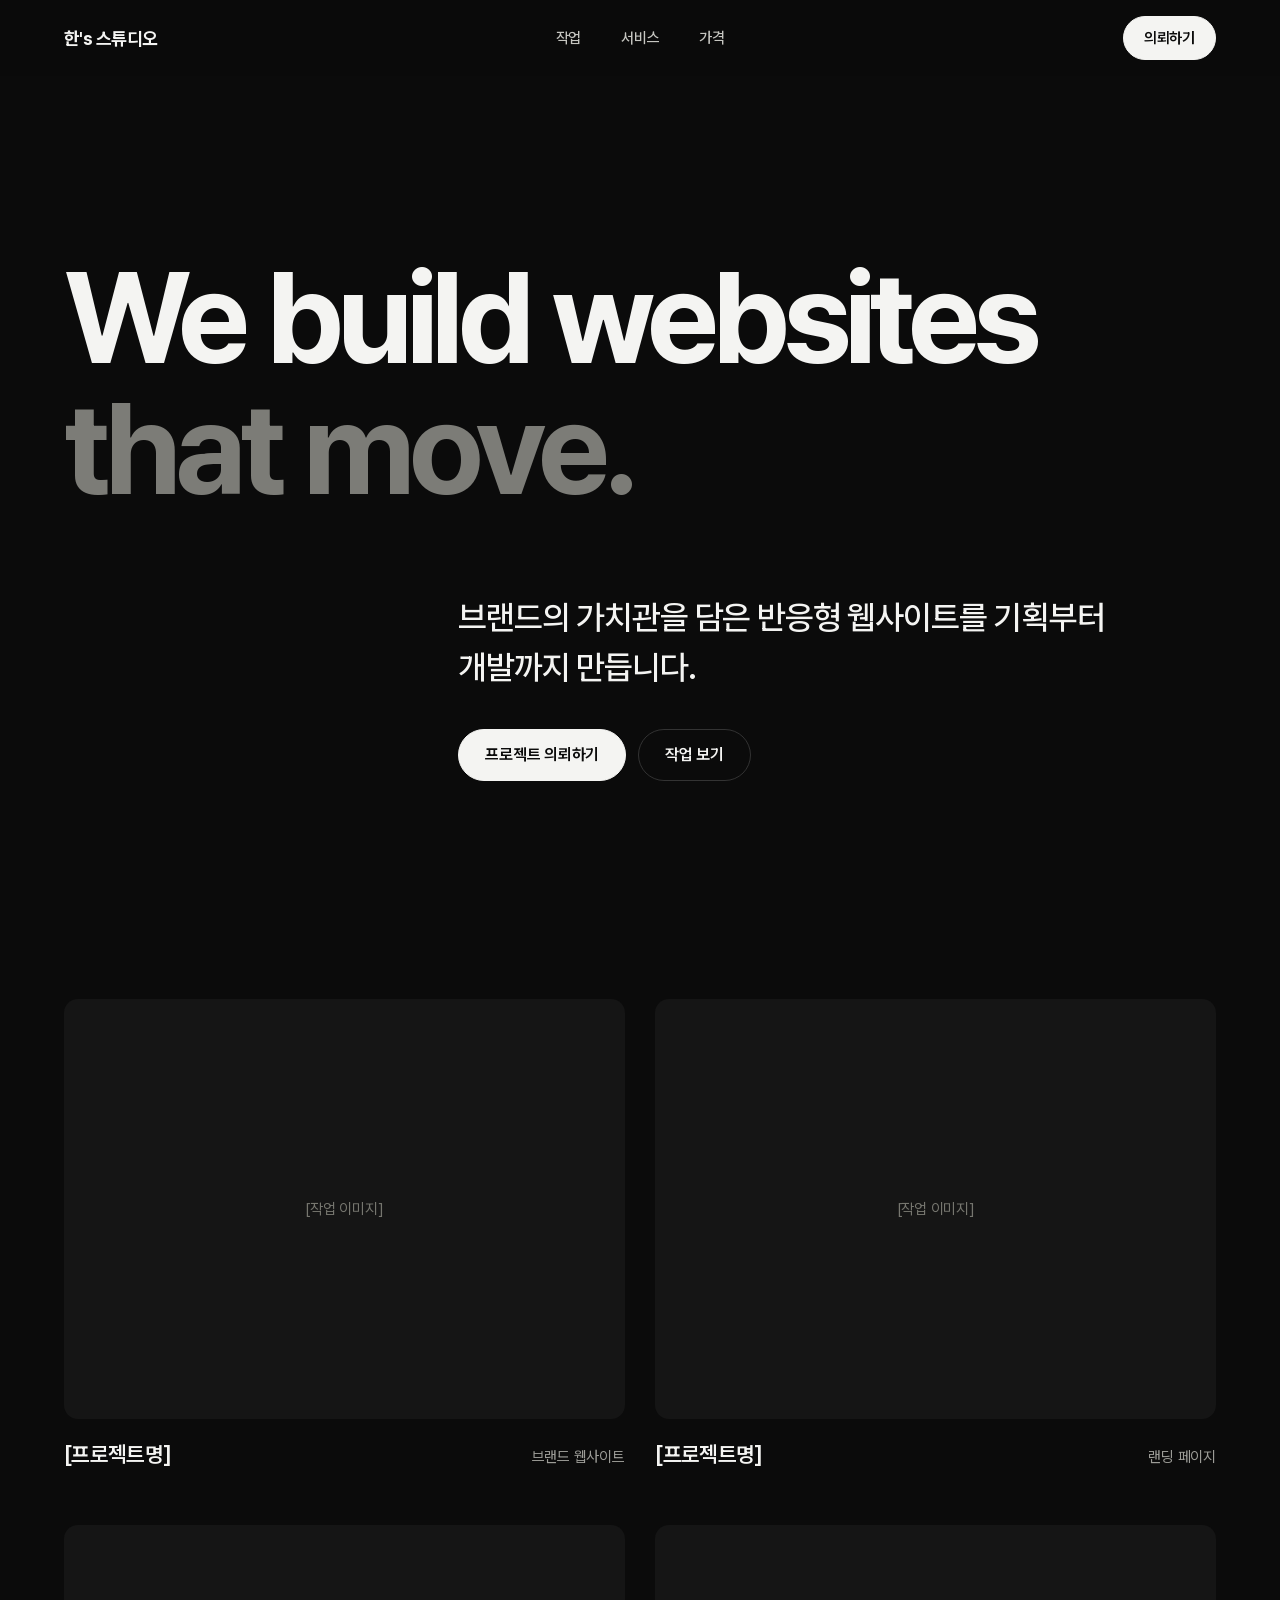
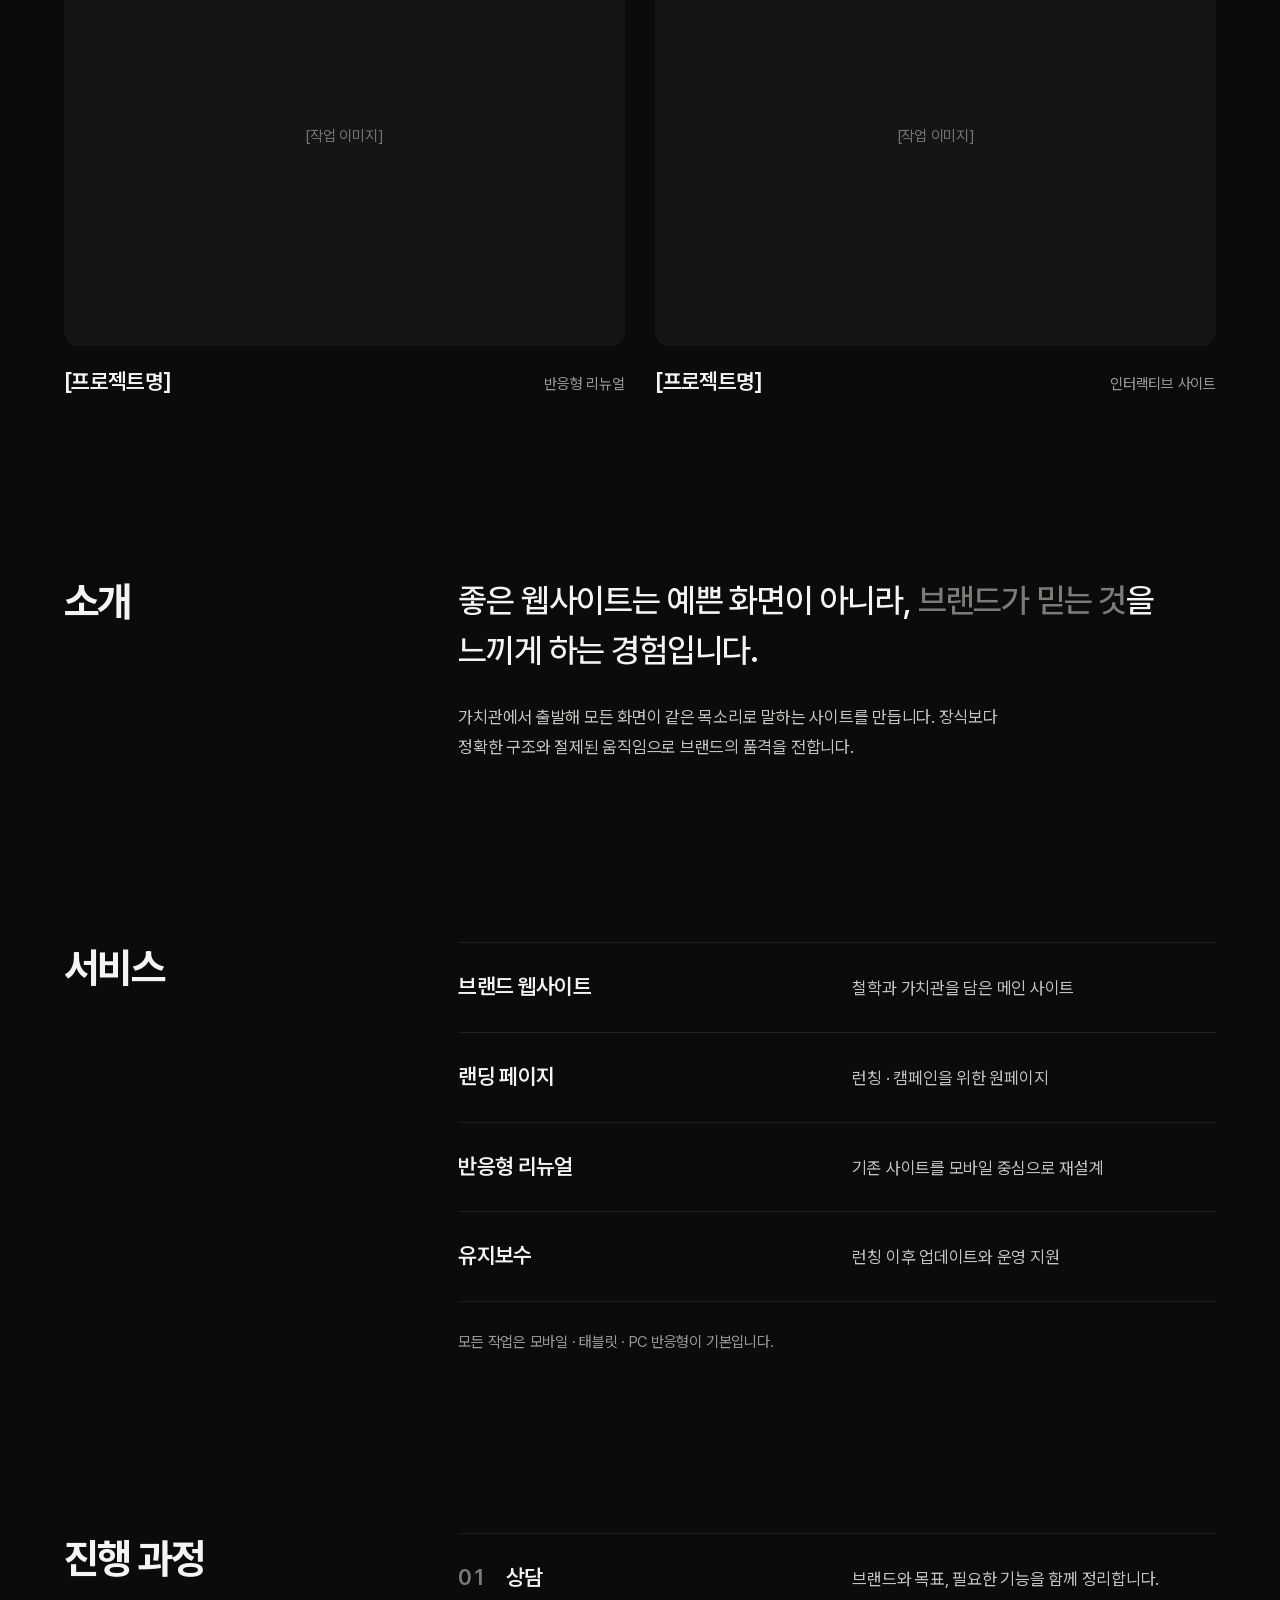
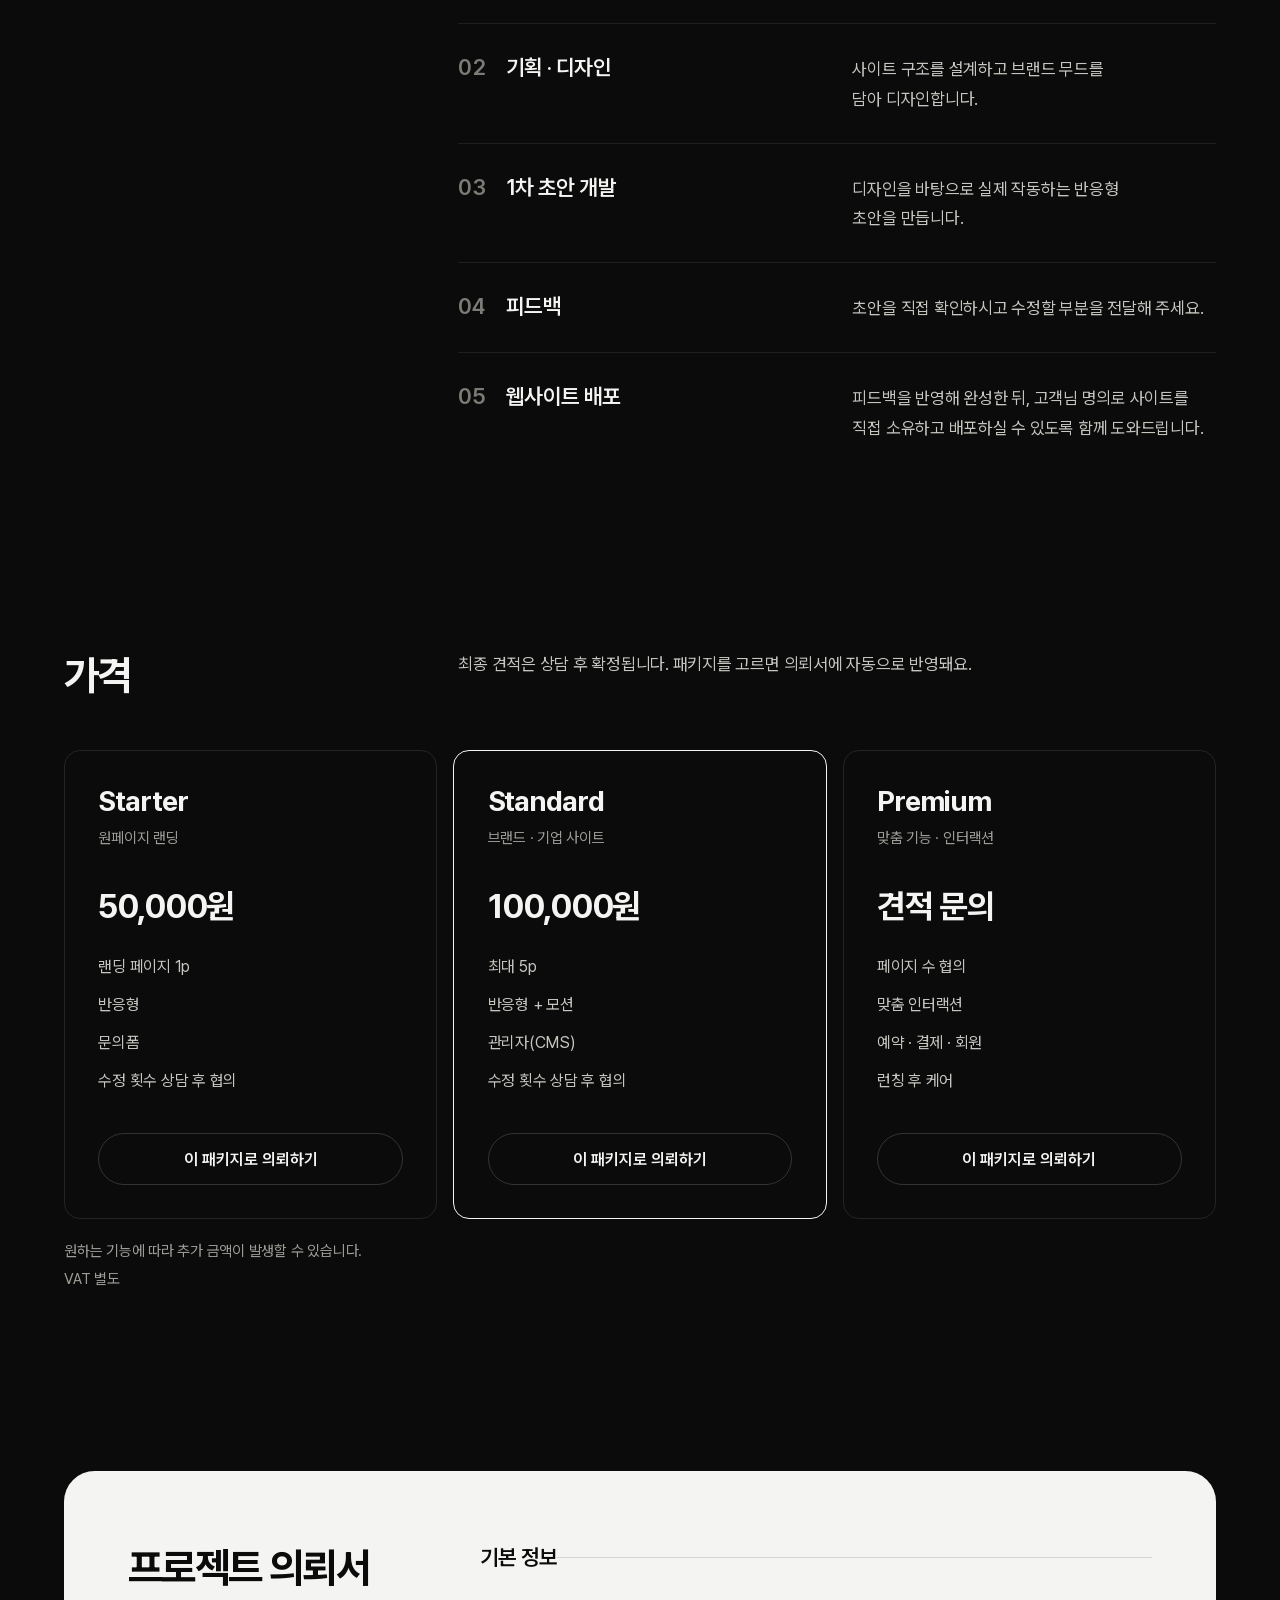
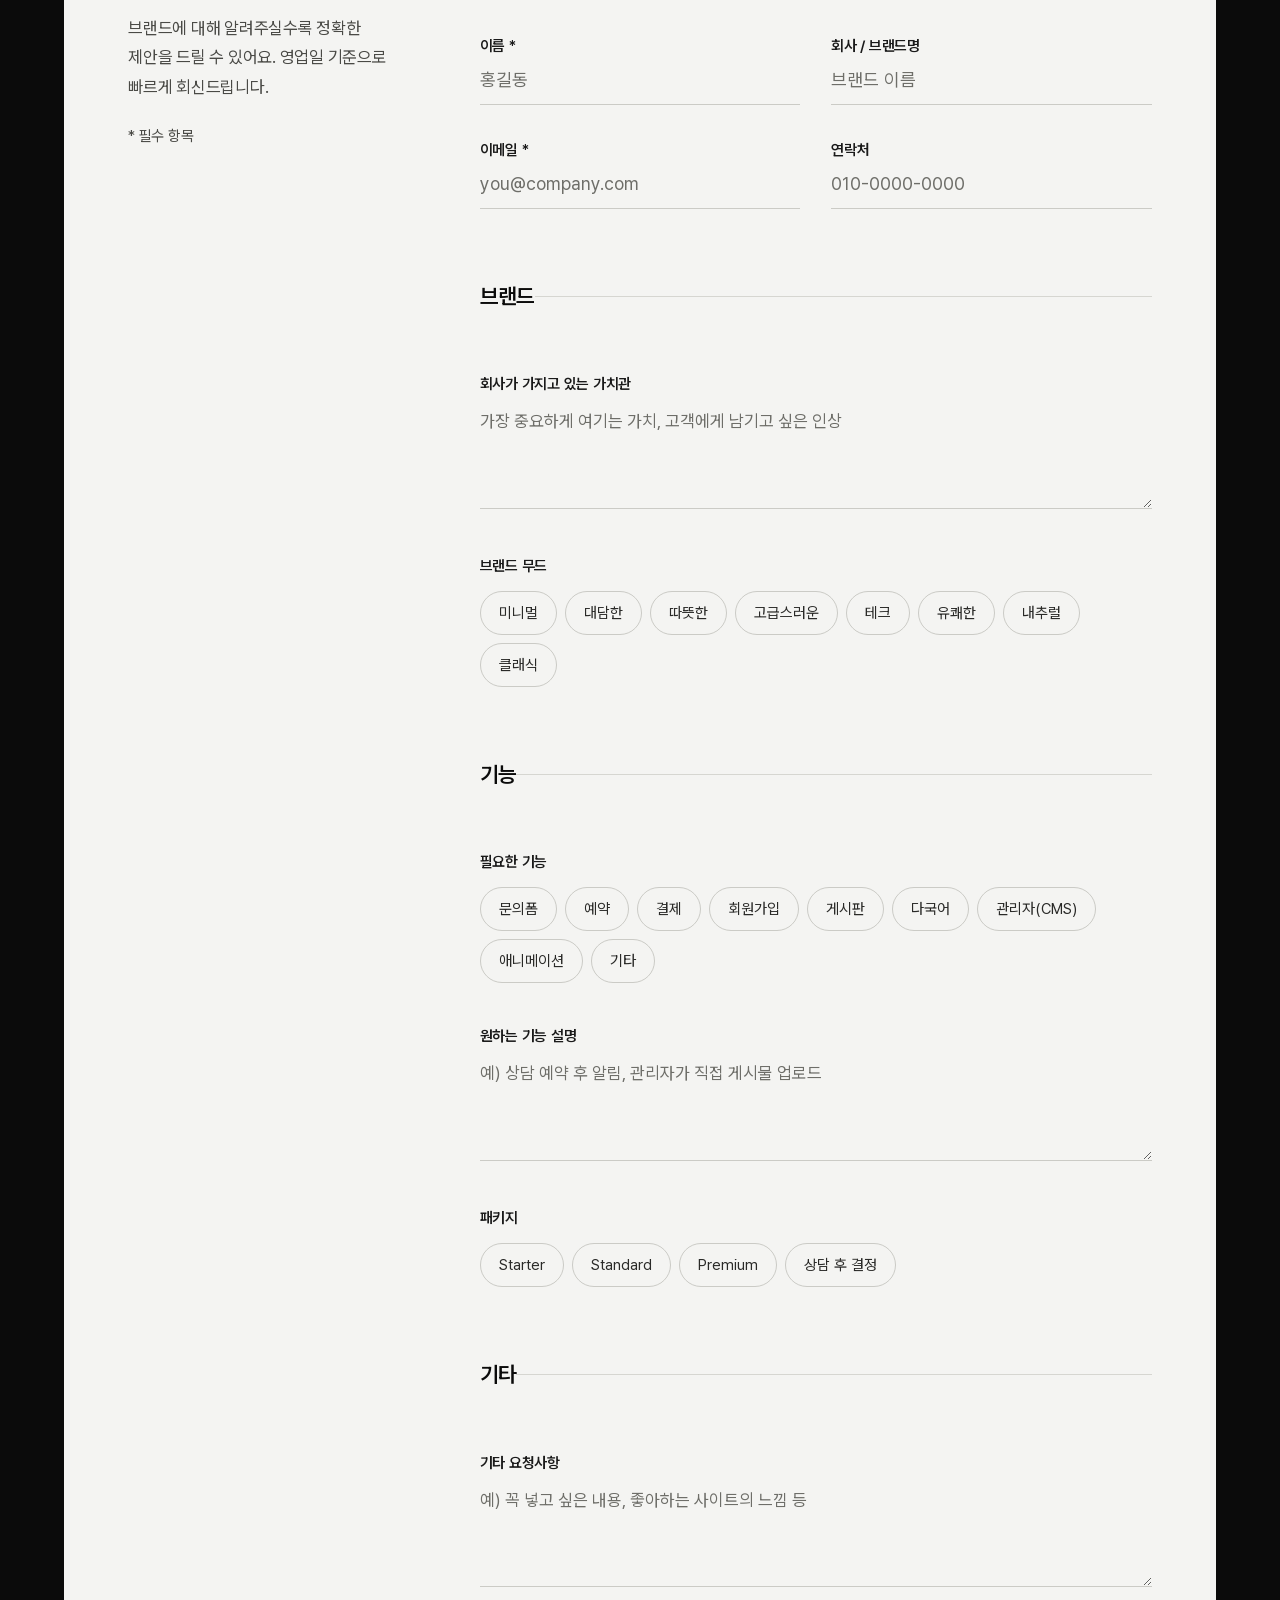
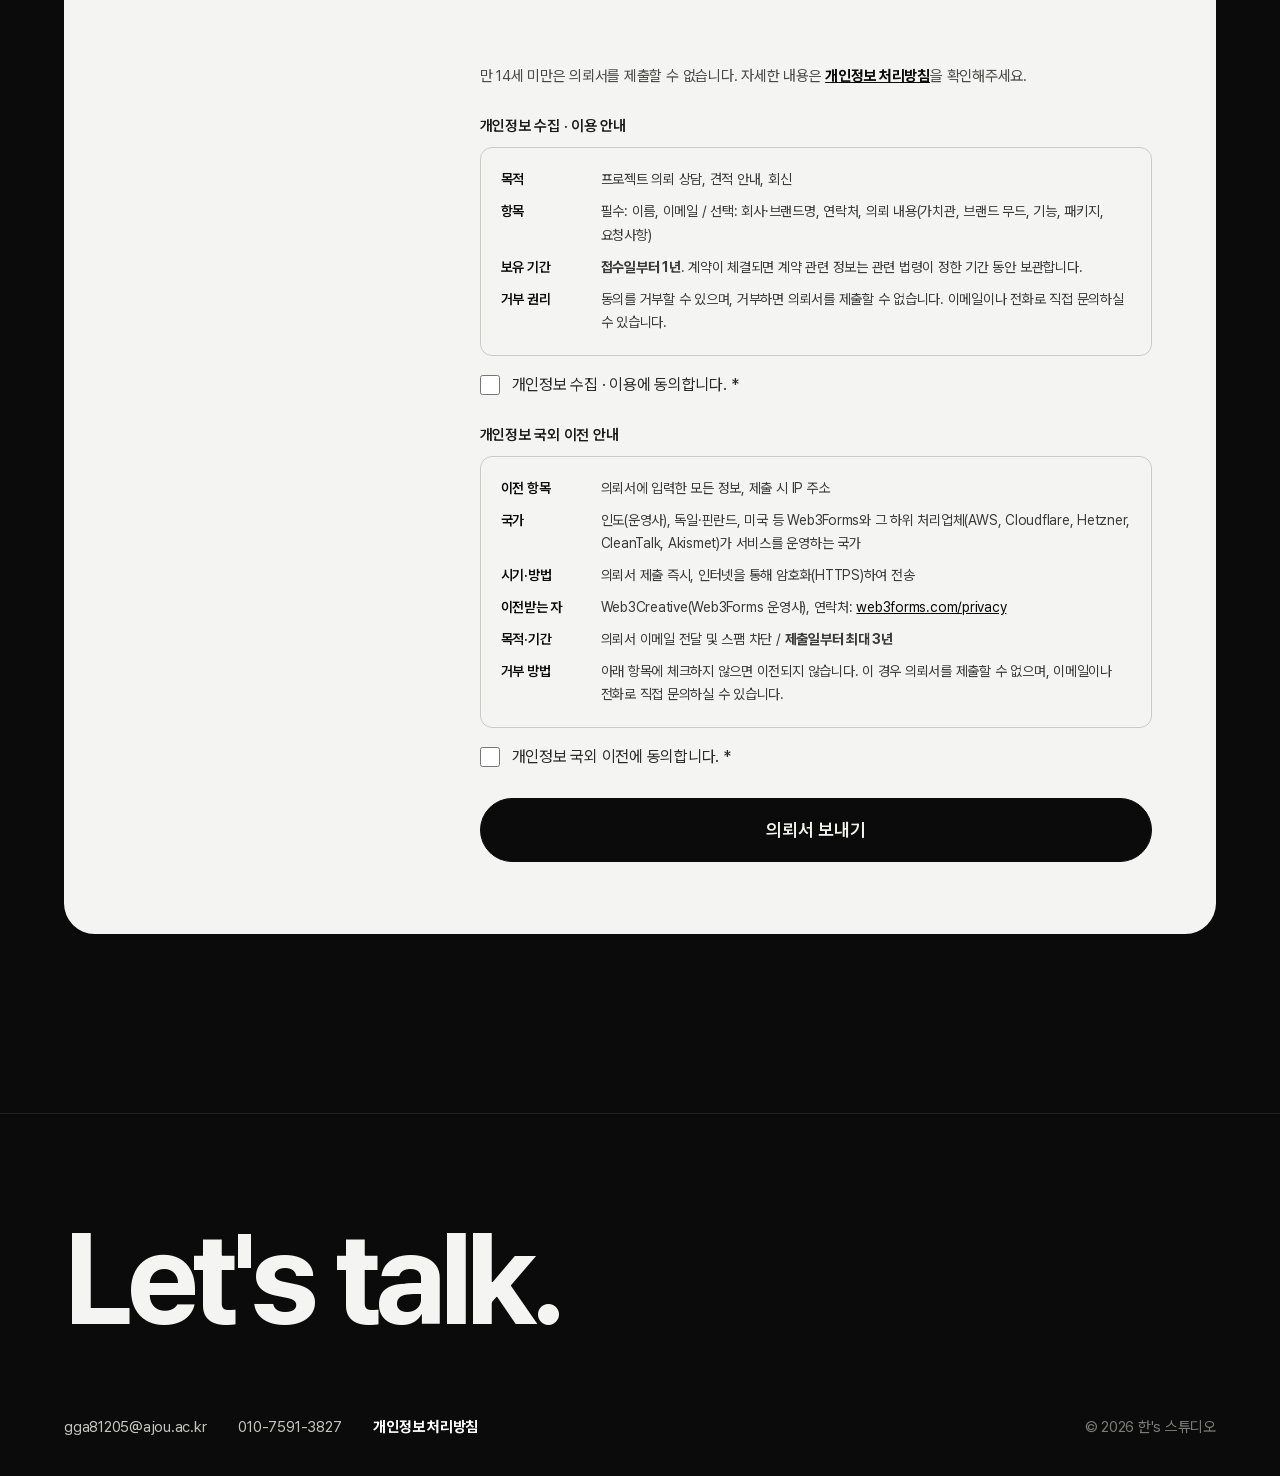
==== index.html @ 6dc3e8e5 "한's 스튜디오 웹사이트 첫 버전" ====
<!doctype html>
<html lang="ko">
<head>
<meta charset="utf-8">
<meta name="viewport" content="width=device-width, initial-scale=1">
<title>한's 스튜디오 — 반응형 웹사이트 외주 제작</title>
<meta name="description" content="브랜드의 가치관을 담은 반응형 웹사이트를 기획부터 개발까지 만듭니다.">
<link rel="icon" href="favicon.svg" type="image/svg+xml">
<!-- 공유 미리보기: 배포 후 og:image와 og:url을 전체 주소(https://...)로 바꿔야 카카오톡 등에서 이미지가 보입니다 -->
<meta property="og:type" content="website">
<meta property="og:title" content="한's 스튜디오 — 반응형 웹사이트 외주 제작">
<meta property="og:description" content="브랜드의 가치관을 담은 반응형 웹사이트를 기획부터 개발까지 만듭니다.">
<meta property="og:image" content="og-image.png">
<meta property="og:image:width" content="1200">
<meta property="og:image:height" content="630">
<meta name="twitter:card" content="summary_large_image">
<link rel="stylesheet" href="style.css">
</head>
<body>
<div style="background: #0B0B0B; color: #F4F4F2; min-height: 100vh; overflow-x: clip">

<!-- NAV -->
<header style="position: sticky; top: 0; z-index: 50; background: rgba(11,11,11,0.86); backdrop-filter: blur(16px); -webkit-backdrop-filter: blur(16px)">
<nav class="wrap" aria-label="주 메뉴" style="display: flex; align-items: center; justify-content: space-between; gap: 24px; height: 76px">
<a href="#top" style="text-decoration: none; color: #F4F4F2; font-size: 18px; font-weight: 700; letter-spacing: -0.03em">한's 스튜디오</a>
<div class="navlinks" style="display: flex; align-items: center; gap: 40px">
<a class="navlink" href="#work">작업</a>
<a class="navlink" href="#services">서비스</a>
<a class="navlink" href="#pricing">가격</a>
</div>
<a class="btn btn-p navcta" href="#apply" style="height: 44px; padding: 0 20px; font-size: 15px">의뢰하기</a>
<button type="button" id="menu-open" class="burger" aria-label="메뉴 열기" aria-expanded="false" style="width: 48px; height: 48px; border-radius: 999px; border: 1px solid #333333; background: transparent; color: #F4F4F2; align-items: center; justify-content: center; cursor: pointer">
<svg width="18" height="18" viewBox="0 0 18 18" fill="none" aria-hidden="true"><path d="M2 6.5H16M2 11.5H16" stroke="currentColor" stroke-width="1.5"></path></svg>
</button>
</nav>
</header>

<div id="menu" class="wrap" hidden style="position: fixed; inset: 0; z-index: 80; background: #0B0B0B; display: flex; flex-direction: column; padding-bottom: 32px">
<div style="display: flex; align-items: center; justify-content: space-between; height: 76px">
<span style="font-size: 18px; font-weight: 700; letter-spacing: -0.03em">한's 스튜디오</span>
<button type="button" id="menu-close" aria-label="메뉴 닫기" style="width: 48px; height: 48px; border-radius: 999px; border: 1px solid #333333; background: transparent; color: #F4F4F2; display: inline-flex; align-items: center; justify-content: center; cursor: pointer">
<svg width="16" height="16" viewBox="0 0 16 16" fill="none" aria-hidden="true"><path d="M3 3L13 13M13 3L3 13" stroke="currentColor" stroke-width="1.5"></path></svg>
</button>
</div>
<div style="display: flex; flex-direction: column; gap: 8px; margin-top: 48px">
<a href="#work" style="padding: 12px 0; text-decoration: none; color: #F4F4F2; font-size: 36px; font-weight: 700; letter-spacing: -0.04em">작업</a>
<a href="#services" style="padding: 12px 0; text-decoration: none; color: #F4F4F2; font-size: 36px; font-weight: 700; letter-spacing: -0.04em">서비스</a>
<a href="#pricing" style="padding: 12px 0; text-decoration: none; color: #F4F4F2; font-size: 36px; font-weight: 700; letter-spacing: -0.04em">가격</a>
</div>
<a href="#apply" class="btn btn-p" style="margin-top: auto; height: 56px">의뢰하기</a>
</div>

<main id="top">

<!-- HERO -->
<section class="wrap" style="padding-top: clamp(96px, 14vw, 220px); padding-bottom: clamp(96px, 12vw, 180px)">
<h1 class="hero" style="margin: 0">
<span class="ln"><span>We build websites</span></span>
<span class="ln"><span class="dim">that move.</span></span>
</h1>
<div class="g12 fade" style="margin-top: clamp(48px, 6vw, 88px)">
<div class="main" style="display: flex; flex-direction: column; gap: 36px">
<p class="lead" style="margin: 0; max-width: 22em">브랜드의 가치관을 담은 반응형 웹사이트를 기획부터 개발까지 만듭니다.</p>
<div style="display: flex; flex-wrap: wrap; gap: 12px">
<a class="btn btn-p" href="#apply">프로젝트 의뢰하기</a>
<a class="btn btn-g" href="#work">작업 보기</a>
</div>
</div>
</div>
</section>

<!-- WORK -->
<section id="work" class="wrap" style="padding-top: clamp(40px, 5vw, 80px)">
<div class="works">
<a class="work rv" href="#apply">
<div style="border-radius: 14px; overflow: hidden; aspect-ratio: 4 / 3; background: #151515">
<div class="media" style="width: 100%; height: 100%; display: flex; align-items: center; justify-content: center; background: #151515">
<span class="sub" style="color: #76766F">[작업 이미지]</span>
</div>
</div>
<div style="display: flex; align-items: baseline; justify-content: space-between; gap: 16px; padding-top: 20px">
<p class="h3" style="margin: 0">[프로젝트명]</p>
<p class="sub" style="margin: 0; text-align: right">브랜드 웹사이트</p>
</div>
</a>
<a class="work rv" href="#apply">
<div style="border-radius: 14px; overflow: hidden; aspect-ratio: 4 / 3; background: #151515">
<div class="media" style="width: 100%; height: 100%; display: flex; align-items: center; justify-content: center; background: #151515">
<span class="sub" style="color: #76766F">[작업 이미지]</span>
</div>
</div>
<div style="display: flex; align-items: baseline; justify-content: space-between; gap: 16px; padding-top: 20px">
<p class="h3" style="margin: 0">[프로젝트명]</p>
<p class="sub" style="margin: 0; text-align: right">랜딩 페이지</p>
</div>
</a>
<a class="work rv" href="#apply">
<div style="border-radius: 14px; overflow: hidden; aspect-ratio: 4 / 3; background: #151515">
<div class="media" style="width: 100%; height: 100%; display: flex; align-items: center; justify-content: center; background: #151515">
<span class="sub" style="color: #76766F">[작업 이미지]</span>
</div>
</div>
<div style="display: flex; align-items: baseline; justify-content: space-between; gap: 16px; padding-top: 20px">
<p class="h3" style="margin: 0">[프로젝트명]</p>
<p class="sub" style="margin: 0; text-align: right">반응형 리뉴얼</p>
</div>
</a>
<a class="work rv" href="#apply">
<div style="border-radius: 14px; overflow: hidden; aspect-ratio: 4 / 3; background: #151515">
<div class="media" style="width: 100%; height: 100%; display: flex; align-items: center; justify-content: center; background: #151515">
<span class="sub" style="color: #76766F">[작업 이미지]</span>
</div>
</div>
<div style="display: flex; align-items: baseline; justify-content: space-between; gap: 16px; padding-top: 20px">
<p class="h3" style="margin: 0">[프로젝트명]</p>
<p class="sub" style="margin: 0; text-align: right">인터랙티브 사이트</p>
</div>
</a>
</div>
</section>

<!-- ABOUT -->
<section class="wrap" style="padding-top: var(--sec)">
<div class="g12">
<h2 class="h2 side" style="margin: 0">소개</h2>
<div class="main rv" style="display: flex; flex-direction: column; gap: 28px">
<p class="lead" style="margin: 0; max-width: 22em">좋은 웹사이트는 예쁜 화면이 아니라, <span class="dim" style="white-space: nowrap">브랜드가 믿는 것</span>을 느끼게 하는 경험입니다.</p>
<p class="txt" style="margin: 0; max-width: 34em">가치관에서 출발해 모든 화면이 같은 목소리로 말하는 사이트를 만듭니다. 장식보다 정확한 구조와 절제된 움직임으로 브랜드의 품격을 전합니다.</p>
</div>
</div>
</section>

<!-- SERVICES -->
<section id="services" class="wrap" style="padding-top: var(--sec)">
<div class="g12">
<h2 class="h2 side" style="margin: 0">서비스</h2>
<div class="main">
<div class="row">
<p class="h3" style="margin: 0">브랜드 웹사이트</p>
<p class="txt" style="margin: 0">철학과 가치관을 담은 메인 사이트</p>
</div>
<div class="row">
<p class="h3" style="margin: 0">랜딩 페이지</p>
<p class="txt" style="margin: 0">런칭 · 캠페인을 위한 원페이지</p>
</div>
<div class="row">
<p class="h3" style="margin: 0">반응형 리뉴얼</p>
<p class="txt" style="margin: 0">기존 사이트를 모바일 중심으로 재설계</p>
</div>
<div class="row">
<p class="h3" style="margin: 0">유지보수</p>
<p class="txt" style="margin: 0">런칭 이후 업데이트와 운영 지원</p>
</div>
<p class="sub" style="margin: 0; padding-top: 28px; border-top: 1px solid #1F1F1F">모든 작업은 모바일 · 태블릿 · PC 반응형이 기본입니다.</p>
</div>
</div>
</section>

<!-- PROCESS -->
<section id="process" class="wrap" style="padding-top: var(--sec)">
<div class="g12">
<h2 class="h2 side" style="margin: 0">진행 과정</h2>
<ol class="main" style="list-style: none; margin: 0; padding: 0">
<li class="row">
<p class="h3" style="margin: 0"><span class="dim" style="display: inline-block; width: 2.2em; font-variant-numeric: tabular-nums">01</span>상담</p>
<p class="txt" style="margin: 0">브랜드와 목표, 필요한 기능을 함께 정리합니다.</p>
</li>
<li class="row">
<p class="h3" style="margin: 0"><span class="dim" style="display: inline-block; width: 2.2em; font-variant-numeric: tabular-nums">02</span>기획 · 디자인</p>
<p class="txt" style="margin: 0">사이트 구조를 설계하고 브랜드 무드를 담아 디자인합니다.</p>
</li>
<li class="row">
<p class="h3" style="margin: 0"><span class="dim" style="display: inline-block; width: 2.2em; font-variant-numeric: tabular-nums">03</span>1차 초안 개발</p>
<p class="txt" style="margin: 0">디자인을 바탕으로 실제 작동하는 반응형 초안을 만듭니다.</p>
</li>
<li class="row">
<p class="h3" style="margin: 0"><span class="dim" style="display: inline-block; width: 2.2em; font-variant-numeric: tabular-nums">04</span>피드백</p>
<p class="txt" style="margin: 0">초안을 직접 확인하시고 수정할 부분을 전달해 주세요.</p>
</li>
<li class="row">
<p class="h3" style="margin: 0"><span class="dim" style="display: inline-block; width: 2.2em; font-variant-numeric: tabular-nums">05</span>웹사이트 배포</p>
<p class="txt" style="margin: 0">피드백을 반영해 완성한 뒤, 고객님 명의로 사이트를 직접 소유하고 배포하실 수 있도록 함께 도와드립니다.</p>
</li>
</ol>
</div>
</section>

<!-- PRICING -->
<section id="pricing" class="wrap" style="padding-top: var(--sec)">
<div class="g12" style="margin-bottom: 48px">
<h2 class="h2 side" style="margin: 0">가격</h2>
<p class="txt main" style="margin: 0; max-width: 34em">최종 견적은 상담 후 확정됩니다. 패키지를 고르면 의뢰서에 자동으로 반영돼요.</p>
</div>
<div class="plans">
<article class="plan" data-plan="Starter">
<h3 style="margin: 0 0 8px; font-size: 28px; font-weight: 700; letter-spacing: -0.04em">Starter</h3>
<p class="sub" style="margin: 0">원페이지 랜딩</p>
<p style="margin: 40px 0 32px; font-size: clamp(30px, 2.6vw, 38px); font-weight: 700; letter-spacing: -0.04em; line-height: 1">50,000원</p>
<ul style="list-style: none; margin: 0 0 40px; padding: 0; display: flex; flex-direction: column; gap: 14px">
<li class="txt" style="font-size: 16px; line-height: 1.5">랜딩 페이지 1p</li>
<li class="txt" style="font-size: 16px; line-height: 1.5">반응형</li>
<li class="txt" style="font-size: 16px; line-height: 1.5">문의폼</li>
<li class="txt" style="font-size: 16px; line-height: 1.5">수정 횟수 상담 후 협의</li>
</ul>
<button type="button" class="btn btn-g" aria-pressed="false" style="margin-top: auto; width: 100%">이 패키지로 의뢰하기</button>
</article>
<article class="plan hi" data-plan="Standard">
<h3 style="margin: 0 0 8px; font-size: 28px; font-weight: 700; letter-spacing: -0.04em">Standard</h3>
<p class="sub" style="margin: 0">브랜드 · 기업 사이트</p>
<p style="margin: 40px 0 32px; font-size: clamp(30px, 2.6vw, 38px); font-weight: 700; letter-spacing: -0.04em; line-height: 1">100,000원</p>
<ul style="list-style: none; margin: 0 0 40px; padding: 0; display: flex; flex-direction: column; gap: 14px">
<li class="txt" style="font-size: 16px; line-height: 1.5">최대 5p</li>
<li class="txt" style="font-size: 16px; line-height: 1.5">반응형 + 모션</li>
<li class="txt" style="font-size: 16px; line-height: 1.5">관리자(CMS)</li>
<li class="txt" style="font-size: 16px; line-height: 1.5">수정 횟수 상담 후 협의</li>
</ul>
<button type="button" class="btn btn-g" aria-pressed="false" style="margin-top: auto; width: 100%">이 패키지로 의뢰하기</button>
</article>
<article class="plan" data-plan="Premium">
<h3 style="margin: 0 0 8px; font-size: 28px; font-weight: 700; letter-spacing: -0.04em">Premium</h3>
<p class="sub" style="margin: 0">맞춤 기능 · 인터랙션</p>
<p style="margin: 40px 0 32px; font-size: clamp(30px, 2.6vw, 38px); font-weight: 700; letter-spacing: -0.04em; line-height: 1">견적 문의</p>
<ul style="list-style: none; margin: 0 0 40px; padding: 0; display: flex; flex-direction: column; gap: 14px">
<li class="txt" style="font-size: 16px; line-height: 1.5">페이지 수 협의</li>
<li class="txt" style="font-size: 16px; line-height: 1.5">맞춤 인터랙션</li>
<li class="txt" style="font-size: 16px; line-height: 1.5">예약 · 결제 · 회원</li>
<li class="txt" style="font-size: 16px; line-height: 1.5">런칭 후 케어</li>
</ul>
<button type="button" class="btn btn-g" aria-pressed="false" style="margin-top: auto; width: 100%">이 패키지로 의뢰하기</button>
</article>
</div>
<p class="sub" style="margin: 20px 0 0">원하는 기능에 따라 추가 금액이 발생할 수 있습니다.</p>
<p class="sub" style="margin: 4px 0 0">VAT 별도</p>
</section>

<!-- APPLY -->
<section id="apply" class="wrap" style="padding-top: var(--sec); padding-bottom: var(--sec)">
<div class="formcard">
<div class="g12">
<div class="side form-side" style="display: flex; flex-direction: column; gap: 20px">
<h2 class="h2" style="margin: 0">프로젝트 의뢰서</h2>
<p class="txt" style="margin: 0; max-width: 18em">브랜드에 대해 알려주실수록 정확한 제안을 드릴 수 있어요. 영업일 기준으로 빠르게 회신드립니다.</p>
<p class="txt" style="margin: 0; font-size: 15px">* 필수 항목</p>
</div>

<div class="main" style="min-width: 0">
<form id="apply-form" novalidate aria-label="프로젝트 의뢰 신청서" style="display: flex; flex-direction: column; gap: 72px">
<!-- 스팸 방지: 사람에게는 보이지 않는 칸. 체크되면 Web3Forms가 스팸으로 거절합니다 -->
<input id="f-botcheck" type="checkbox" tabindex="-1" autocomplete="off" aria-hidden="true" style="display: none">

<fieldset style="border: 0; margin: 0; padding: 0; min-width: 0">
<legend class="h3" style="padding: 0; margin-bottom: 28px">기본 정보</legend>
<div class="f2">
<div>
<label class="lbl" for="f-name">이름 *</label>
<input id="f-name" class="fld" type="text" autocomplete="name" placeholder="홍길동" aria-required="true">
<p id="err-name" class="errmsg" role="alert" hidden>이름을 입력해주세요.</p>
</div>
<div>
<label class="lbl" for="f-company">회사 / 브랜드명</label>
<input id="f-company" class="fld" type="text" autocomplete="organization" placeholder="브랜드 이름">
</div>
<div>
<label class="lbl" for="f-email">이메일 *</label>
<input id="f-email" class="fld" type="email" autocomplete="email" placeholder="you@company.com" aria-required="true">
<p id="err-email" class="errmsg" role="alert" hidden>올바른 이메일 주소를 입력해주세요.</p>
</div>
<div>
<label class="lbl" for="f-phone">연락처</label>
<input id="f-phone" class="fld" type="tel" autocomplete="tel" placeholder="010-0000-0000">
</div>
</div>
</fieldset>

<fieldset style="border: 0; margin: 0; padding: 0; min-width: 0">
<legend class="h3" style="padding: 0; margin-bottom: 28px">브랜드</legend>
<div style="display: flex; flex-direction: column; gap: 44px">
<div>
<label class="lbl" for="f-values">회사가 가지고 있는 가치관</label>
<textarea id="f-values" class="fld" rows="3" placeholder="가장 중요하게 여기는 가치, 고객에게 남기고 싶은 인상"></textarea>
</div>
<div>
<p class="lbl" id="mood-lbl" style="margin-bottom: 16px">브랜드 무드</p>
<div id="moods" role="group" aria-labelledby="mood-lbl" style="display: flex; flex-wrap: wrap; gap: 8px">
<button type="button" class="chip" aria-pressed="false">미니멀</button>
<button type="button" class="chip" aria-pressed="false">대담한</button>
<button type="button" class="chip" aria-pressed="false">따뜻한</button>
<button type="button" class="chip" aria-pressed="false">고급스러운</button>
<button type="button" class="chip" aria-pressed="false">테크</button>
<button type="button" class="chip" aria-pressed="false">유쾌한</button>
<button type="button" class="chip" aria-pressed="false">내추럴</button>
<button type="button" class="chip" aria-pressed="false">클래식</button>
</div>
</div>
</div>
</fieldset>

<fieldset style="border: 0; margin: 0; padding: 0; min-width: 0">
<legend class="h3" style="padding: 0; margin-bottom: 28px">기능</legend>
<div style="display: flex; flex-direction: column; gap: 44px">
<div>
<p class="lbl" id="feat-lbl" style="margin-bottom: 16px">필요한 기능</p>
<div id="feats" role="group" aria-labelledby="feat-lbl" style="display: flex; flex-wrap: wrap; gap: 8px">
<button type="button" class="chip" aria-pressed="false">문의폼</button>
<button type="button" class="chip" aria-pressed="false">예약</button>
<button type="button" class="chip" aria-pressed="false">결제</button>
<button type="button" class="chip" aria-pressed="false">회원가입</button>
<button type="button" class="chip" aria-pressed="false">게시판</button>
<button type="button" class="chip" aria-pressed="false">다국어</button>
<button type="button" class="chip" aria-pressed="false">관리자(CMS)</button>
<button type="button" class="chip" aria-pressed="false">애니메이션</button>
<button type="button" class="chip" aria-pressed="false">기타</button>
</div>
</div>
<div>
<label class="lbl" for="f-func">원하는 기능 설명</label>
<textarea id="f-func" class="fld" rows="3" placeholder="예) 상담 예약 후 알림, 관리자가 직접 게시물 업로드"></textarea>
</div>
<div>
<p class="lbl" id="pkg-lbl" style="margin-bottom: 16px">패키지</p>
<p id="pkg-hint" class="txt" hidden style="margin: -6px 0 16px; font-size: 15px">가격에서 고른 패키지가 선택되어 있어요. 바꾸려면 다른 항목을 누르세요.</p>
<div id="pkgs" role="group" aria-labelledby="pkg-lbl" style="display: flex; flex-wrap: wrap; gap: 8px">
<button type="button" class="chip" aria-pressed="false">Starter</button>
<button type="button" class="chip" aria-pressed="false">Standard</button>
<button type="button" class="chip" aria-pressed="false">Premium</button>
<button type="button" class="chip" aria-pressed="false">상담 후 결정</button>
</div>
</div>
</div>
</fieldset>

<fieldset style="border: 0; margin: 0; padding: 0; min-width: 0">
<legend class="h3" style="padding: 0; margin-bottom: 28px">기타</legend>
<div>
<label class="lbl" for="f-extra">기타 요청사항</label>
<textarea id="f-extra" class="fld" rows="3" placeholder="예) 꼭 넣고 싶은 내용, 좋아하는 사이트의 느낌 등"></textarea>
</div>
</fieldset>

<div style="display: flex; flex-direction: column; gap: 28px">
<p class="txt" style="margin: 0; font-size: 15px">만 14세 미만은 의뢰서를 제출할 수 없습니다. 자세한 내용은 <a href="privacy.html" target="_blank" style="color: #0B0B0B; font-weight: 700">개인정보 처리방침</a>을 확인해주세요.</p>
<div>
<p class="lbl" style="margin-bottom: 12px">개인정보 수집 · 이용 안내</p>
<dl class="notice">
<dt>목적</dt><dd>프로젝트 의뢰 상담, 견적 안내, 회신</dd>
<dt>항목</dt><dd>필수: 이름, 이메일 / 선택: 회사·브랜드명, 연락처, 의뢰 내용(가치관, 브랜드 무드, 기능, 패키지, 요청사항)</dd>
<dt>보유 기간</dt><dd><strong>접수일부터 1년</strong>. 계약이 체결되면 계약 관련 정보는 관련 법령이 정한 기간 동안 보관합니다.</dd>
<dt>거부 권리</dt><dd>동의를 거부할 수 있으며, 거부하면 의뢰서를 제출할 수 없습니다. 이메일이나 전화로 직접 문의하실 수 있습니다.</dd>
</dl>
<label class="consent" style="display: flex; align-items: flex-start; gap: 12px; font-size: 16px; line-height: 1.6; cursor: pointer">
<input id="f-consent" class="chk" type="checkbox">
<span>개인정보 수집 · 이용에 동의합니다. *</span>
</label>
<p id="err-consent" class="errmsg" role="alert" hidden style="padding-left: 32px">개인정보 수집 · 이용에 동의해주세요.</p>
</div>
<div>
<p class="lbl" style="margin-bottom: 12px">개인정보 국외 이전 안내</p>
<dl class="notice">
<dt>이전 항목</dt><dd>의뢰서에 입력한 모든 정보, 제출 시 IP 주소</dd>
<dt>국가</dt><dd>인도(운영사), 독일·핀란드, 미국 등 Web3Forms와 그 하위 처리업체(AWS, Cloudflare, Hetzner, CleanTalk, Akismet)가 서비스를 운영하는 국가</dd>
<dt>시기·방법</dt><dd>의뢰서 제출 즉시, 인터넷을 통해 암호화(HTTPS)하여 전송</dd>
<dt>이전받는 자</dt><dd>Web3Creative(Web3Forms 운영사), 연락처: <a href="https://web3forms.com/privacy" target="_blank" rel="noopener" style="color: #0B0B0B">web3forms.com/privacy</a></dd>
<dt>목적·기간</dt><dd>의뢰서 이메일 전달 및 스팸 차단 / <strong>제출일부터 최대 3년</strong></dd>
<dt>거부 방법</dt><dd>아래 항목에 체크하지 않으면 이전되지 않습니다. 이 경우 의뢰서를 제출할 수 없으며, 이메일이나 전화로 직접 문의하실 수 있습니다.</dd>
</dl>
<label class="consent" style="display: flex; align-items: flex-start; gap: 12px; font-size: 16px; line-height: 1.6; cursor: pointer">
<input id="f-transfer" class="chk" type="checkbox">
<span>개인정보 국외 이전에 동의합니다. *</span>
</label>
<p id="err-transfer" class="errmsg" role="alert" hidden style="padding-left: 32px">개인정보 국외 이전에 동의해주세요.</p>
</div>
<button id="submit-btn" type="submit" class="btn btn-p" style="height: 64px; font-size: 18px; width: 100%">의뢰서 보내기</button>
<p id="err-send" class="errmsg" role="alert" hidden style="margin: 0">전송에 실패했어요. 잠시 후 다시 시도하거나 gga81205@ajou.ac.kr로 직접 보내주세요.</p>
</div>

</form>

<div id="sent" role="status" hidden style="border-top: 1px solid #0B0B0B; padding-top: 48px; display: flex; flex-direction: column; gap: 24px">
<h3 class="h2" style="margin: 0">의뢰서가 접수되었습니다.</h3>
<p id="thanks" class="txt" style="margin: 0; max-width: 32em"></p>
<div><button type="button" id="reset-btn" class="btn btn-g">새 의뢰서 작성</button></div>
</div>
</div>
</div>
</div>
</section>

</main>

<!-- FOOTER -->
<footer class="foot wrap" style="border-top: 1px solid #1F1F1F; padding-top: clamp(72px, 8vw, 120px); padding-bottom: 40px">
<a href="#apply" class="hero" style="display: block; text-decoration: none; color: #F4F4F2">Let's talk.</a>
<div style="display: flex; flex-wrap: wrap; justify-content: space-between; align-items: center; gap: 24px; margin-top: clamp(56px, 6vw, 96px); font-size: 15px">
<div style="display: flex; flex-wrap: wrap; gap: 32px">
<a href="mailto:gga81205@ajou.ac.kr">gga81205@ajou.ac.kr</a>
<a href="tel:01075913827">010-7591-3827</a>
<a href="privacy.html" style="color: #FFFFFF; font-weight: 700">개인정보 처리방침</a>
</div>
<span style="color: #7C7C77">© 2026 한's 스튜디오</span>
</div>
</footer>

</div>
<script src="script.js"></script>
</body>
</html>
---- style.css ----
@font-face{font-family:'Pretendard';src:url('fonts/Pretendard.woff2') format('woff2');font-weight:45 920;font-style:normal;font-display:swap}
:root{--g:clamp(20px,5vw,72px);--col:clamp(16px,2.4vw,40px);--sec:clamp(120px,14vw,220px);--ease:cubic-bezier(.16,1,.3,1)}
html{scroll-behavior:smooth}
body{margin:0;background:#0B0B0B;color:#F4F4F2;font-family:'Pretendard',-apple-system,BlinkMacSystemFont,'Apple SD Gothic Neo','Malgun Gothic',system-ui,sans-serif;-webkit-font-smoothing:antialiased;word-break:keep-all;overflow-wrap:break-word;letter-spacing:-0.015em}
*{box-sizing:border-box}
[hidden]{display:none !important}
h1,h2,h3{text-wrap:balance}
p{text-wrap:pretty}
::selection{background:#F4F4F2;color:#0B0B0B}
a{color:#F4F4F2}a:hover{color:#FFFFFF}

.hero{font-size:clamp(52px,10vw,168px);font-weight:700;letter-spacing:-0.055em;line-height:0.98}
.h2{font-size:clamp(30px,3.2vw,44px);font-weight:700;letter-spacing:-0.04em;line-height:1.25}
.h3{font-size:clamp(20px,1.7vw,24px);font-weight:600;letter-spacing:-0.03em;line-height:1.4}
.lead{font-size:clamp(24px,2.6vw,36px);font-weight:500;letter-spacing:-0.035em;line-height:1.5}
.txt{font-size:17px;line-height:1.75;color:#C6C6C1}
.sub{font-size:15px;line-height:1.6;color:#9C9C97}
.dim{color:#7C7C77}

.wrap{padding-inline:var(--g)}
.g12{display:grid;grid-template-columns:repeat(12,minmax(0,1fr));column-gap:var(--col)}
.side{grid-column:1/5}
.main{grid-column:5/13}
.works{display:grid;grid-template-columns:repeat(2,minmax(0,1fr));gap:56px var(--col)}
.plans{display:grid;grid-template-columns:repeat(3,minmax(0,1fr));gap:16px}
.f2{display:grid;grid-template-columns:repeat(2,minmax(0,1fr));gap:36px var(--col)}
.row{display:grid;grid-template-columns:minmax(0,1fr) minmax(0,1fr);gap:8px var(--col);align-items:baseline;padding:28px 0;border-top:1px solid #1F1F1F}
@media (max-width:1000px){.plans{grid-template-columns:minmax(0,1fr)}}
@media (max-width:900px){
.g12>*{grid-column:1/-1 !important}
.g12{row-gap:40px}
.works{grid-template-columns:minmax(0,1fr)}
.navlinks,.navcta{display:none !important}
.burger{display:inline-flex !important}
}
@media (max-width:640px){.f2,.row{grid-template-columns:minmax(0,1fr)}}

.navlink{color:#C6C6C1;text-decoration:none;padding:12px 0;font-size:15px;font-weight:500;transition:color .3s var(--ease)}
.navlink:hover{color:#FFFFFF}
.burger{display:none}

.btn{display:inline-flex;align-items:center;justify-content:center;height:52px;padding:0 26px;border-radius:999px;font:inherit;font-size:16px;font-weight:600;text-decoration:none;cursor:pointer;transition:background .3s var(--ease),color .3s var(--ease),border-color .3s var(--ease)}
.btn:disabled{opacity:.6;cursor:default}
.btn-p{background:#F4F4F2;color:#0B0B0B;border:1px solid #F4F4F2}
.btn-p:hover{background:#FFFFFF;color:#0B0B0B}
.btn-g{background:transparent;color:#F4F4F2;border:1px solid #333333}
.btn-g:hover{border-color:#F4F4F2;color:#FFFFFF}
.btn:focus-visible,.chip:focus-visible,.navlink:focus-visible,.work:focus-visible{outline:2px solid #F4F4F2;outline-offset:4px}

.ln{display:block;overflow:hidden;padding-bottom:0.04em}
.ln>span{display:block;animation:up 1.2s var(--ease) both}
.ln:nth-child(2)>span{animation-delay:.08s}
@keyframes up{from{transform:translateY(105%)}to{transform:none}}
.fade{animation:fade 1s .4s var(--ease) both}
@keyframes fade{from{opacity:0;transform:translateY(16px)}to{opacity:1;transform:none}}
@supports (animation-timeline: view()){
.rv{animation:rv linear both;animation-timeline:view();animation-range:entry 0% cover 22%}
@keyframes rv{from{opacity:0;transform:translateY(40px)}to{opacity:1;transform:none}}
}

.work{display:block;text-decoration:none;color:#F4F4F2}
.work .media{transition:transform 1.2s var(--ease)}
.work:hover .media{transform:scale(1.03)}

.plan{border:1px solid #242424;border-radius:16px;padding:clamp(28px,2.6vw,40px);display:flex;flex-direction:column;background:#0B0B0B;transition:border-color .4s var(--ease)}
.plan:hover{border-color:#4A4A47}
.plan.hi{border-color:#F4F4F2}

.lbl{display:block;font-size:15px;font-weight:600;color:#E4E4E0;margin:0}
.fld{width:100%;background:transparent;border:0;border-bottom:1px solid #333333;color:#F4F4F2;font:inherit;font-size:18px;padding:14px 0;outline:none;border-radius:0;color-scheme:dark;transition:border-color .3s var(--ease)}
.fld::placeholder{color:#76766F}
.fld:focus{border-bottom-color:#F4F4F2}
.fld.err{border-bottom-color:#FF9B8C}
textarea.fld{resize:vertical;min-height:104px;line-height:1.7;font-size:17px}
.errmsg{margin:10px 0 0;font-size:14px;color:#FF9B8C}
.chip{height:44px;padding:0 18px;border-radius:999px;border:1px solid #2E2E2E;background:transparent;color:#C6C6C1;font:inherit;font-size:15px;cursor:pointer;transition:background .3s var(--ease),color .3s var(--ease),border-color .3s var(--ease)}
.chip:hover{border-color:#7C7C77;color:#FFFFFF}
.chip.on{background:#F4F4F2;color:#0B0B0B;border-color:#F4F4F2}
.chk{width:20px;height:20px;accent-color:#F4F4F2;margin:3px 0 0;flex:none}
.foot a{color:#C6C6C1;text-decoration:none;transition:color .3s var(--ease)}
.foot a:hover{color:#FFFFFF}

/* inquiry card: light panel */
.formcard{background:#F4F4F2;color:#0B0B0B;border-radius:clamp(20px,2.4vw,32px);padding:clamp(32px,5.6vw,96px) clamp(20px,5vw,88px)}
.formcard .h2,.formcard .h3{color:#0B0B0B}
.formcard .txt{color:#4A4A46}
.formcard .lbl{color:#1A1A1A}
.formcard .fld{color:#0B0B0B;border-bottom-color:#CBCBC6;color-scheme:light}
.formcard .fld::placeholder{color:#6E6E69}
.formcard .fld:hover{border-bottom-color:#8A8A85}
.formcard .fld:focus{border-bottom-color:#0B0B0B}
.formcard .fld.err{border-bottom-color:#B3261E}
.formcard .errmsg{color:#B3261E}
.formcard .chip{border-color:#CBCBC6;color:#2A2A28}
.formcard .chip:hover{border-color:#0B0B0B;color:#0B0B0B}
.formcard .chip.on{background:#0B0B0B;color:#F4F4F2;border-color:#0B0B0B}
.formcard .btn-p{background:#0B0B0B;color:#F4F4F2;border-color:#0B0B0B}
.formcard .btn-p:hover{background:#2A2A28;color:#FFFFFF}
.formcard .btn-g{color:#0B0B0B;border-color:#CBCBC6}
.formcard .btn-g:hover{border-color:#0B0B0B;color:#0B0B0B}
.formcard .chk{accent-color:#0B0B0B}
.formcard .consent{color:#2A2A28}
.formcard fieldset{border-top:1px solid #D6D6D1 !important;padding-top:36px !important}
.formcard .btn:focus-visible,.formcard .chip:focus-visible{outline-color:#0B0B0B}
.form-side{position:sticky;top:116px;align-self:start}
@media (max-width:900px){.form-side{position:static}}
.notice{display:grid;grid-template-columns:6em minmax(0,1fr);gap:8px 16px;margin:0 0 16px;padding:20px;border:1px solid #CBCBC6;border-radius:12px;font-size:14px;line-height:1.7;color:#3A3A37}
.notice dt{font-weight:600;color:#0B0B0B}
.notice dd{margin:0}
@media (max-width:640px){.notice{grid-template-columns:minmax(0,1fr);gap:2px}.notice dd{margin-bottom:10px}}

/* privacy policy page */
.policy{max-width:760px;padding-top:clamp(56px,8vw,112px);padding-bottom:var(--sec)}
.policy h2{margin:56px 0 14px}
.policy p,.policy li{font-size:16px;line-height:1.75;color:#C6C6C1}
.policy p{margin:0 0 10px}
.policy ul{margin:0 0 10px;padding-left:1.2em}
.policy strong{color:#FFFFFF}

@media (prefers-reduced-motion: reduce){
*,*::before,*::after{animation:none !important;transition:none !important}
html{scroll-behavior:auto}
}
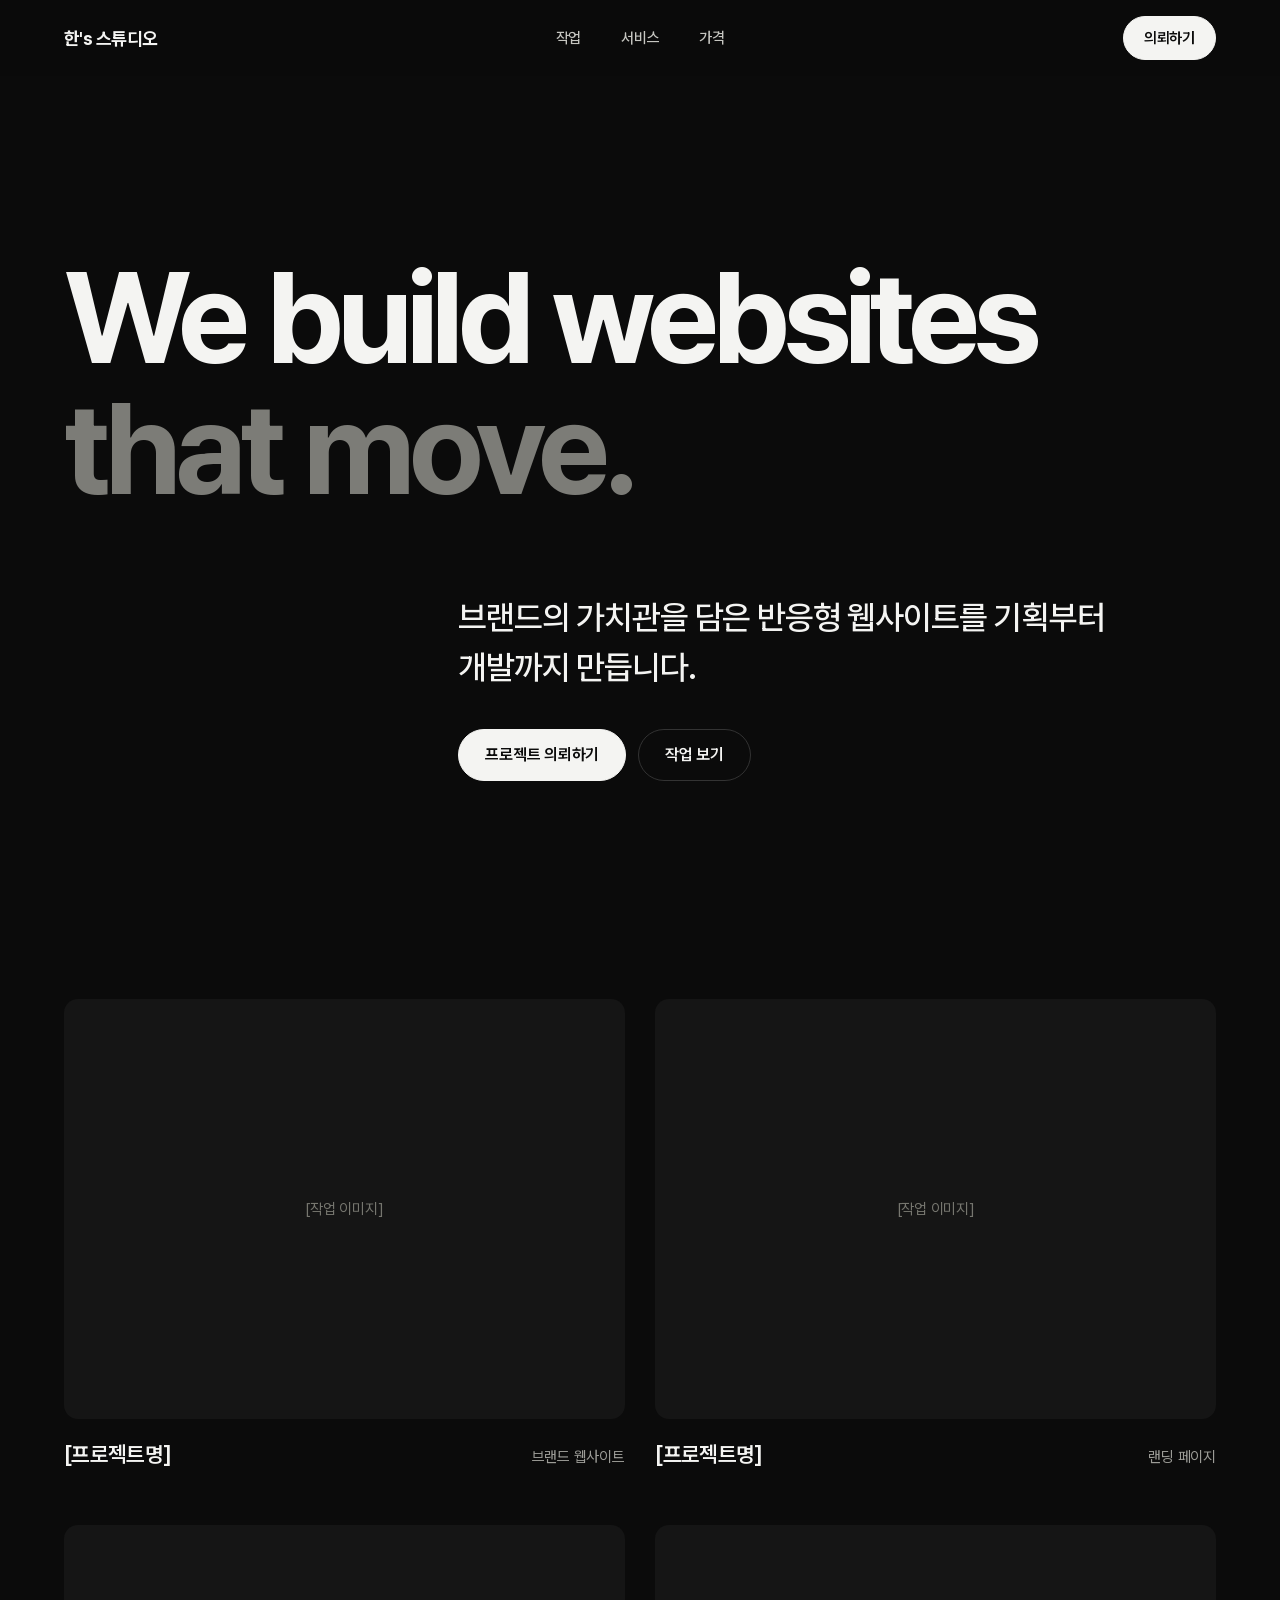
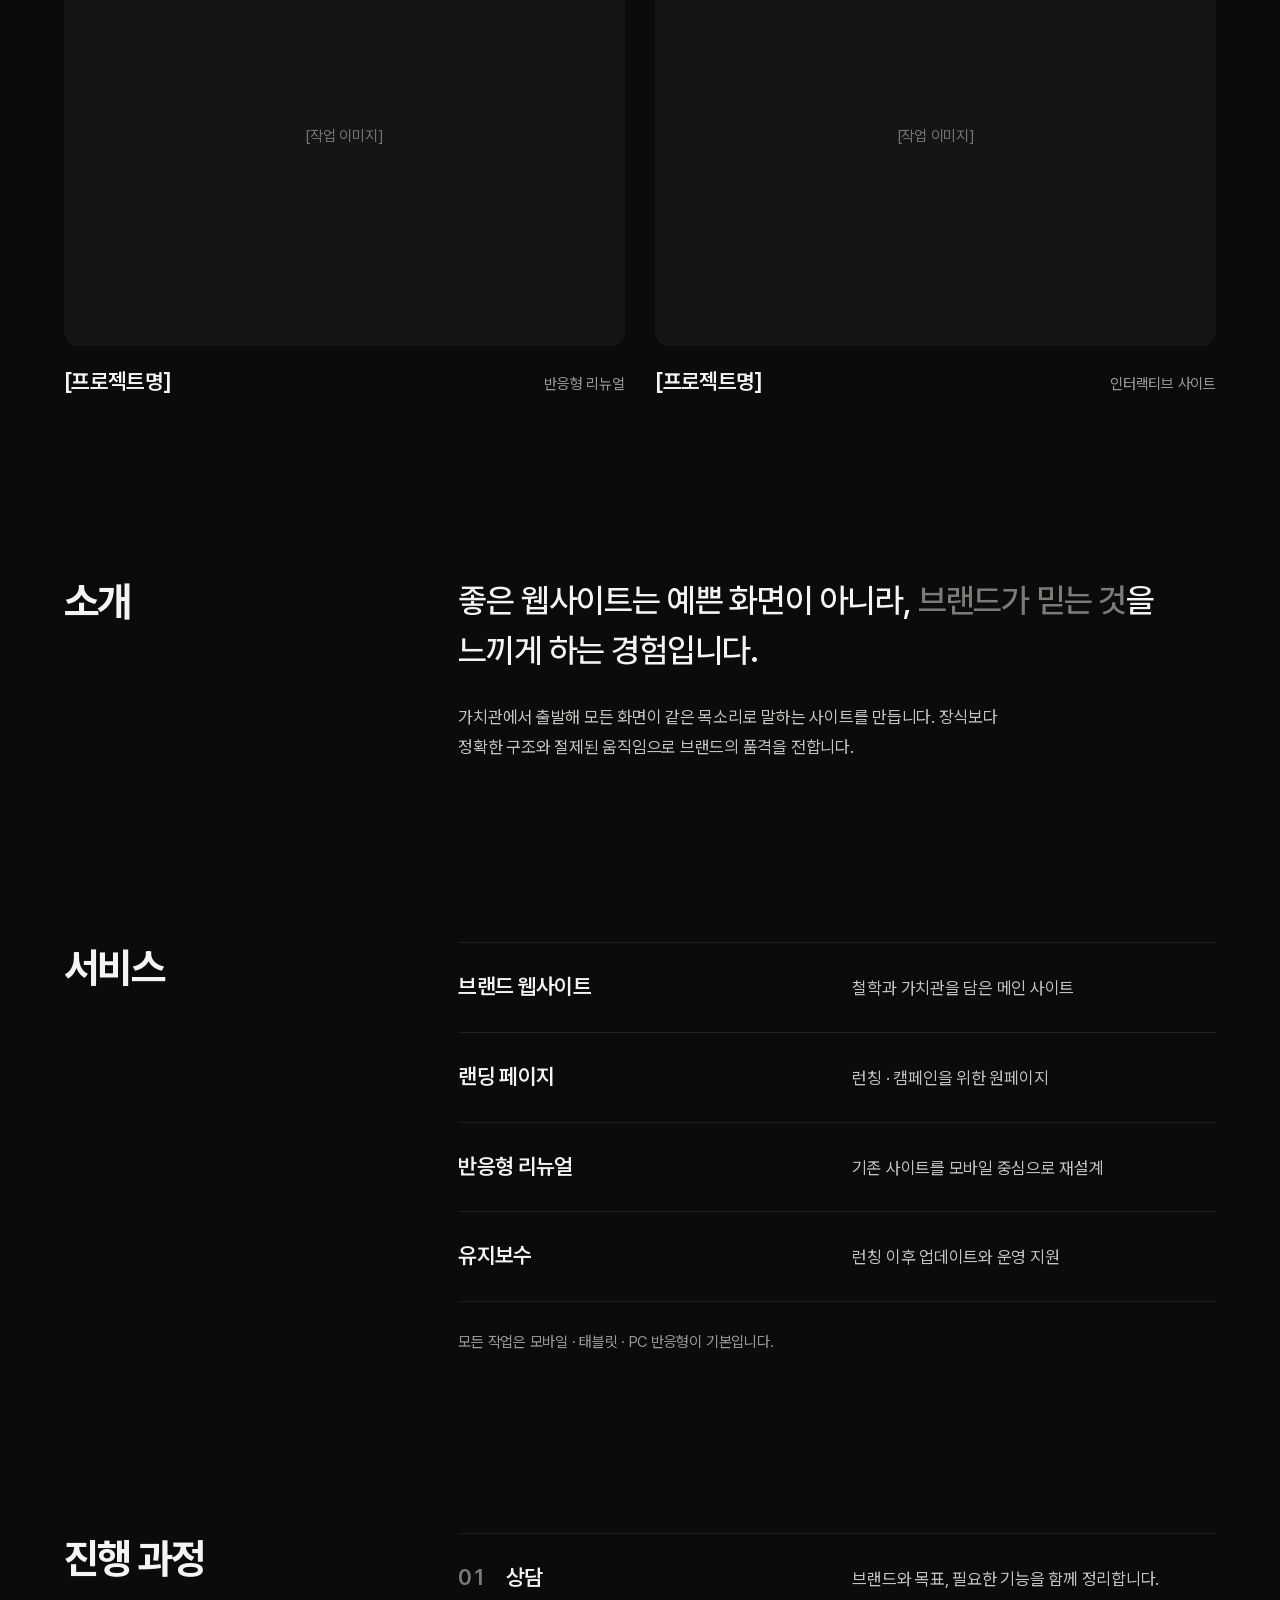
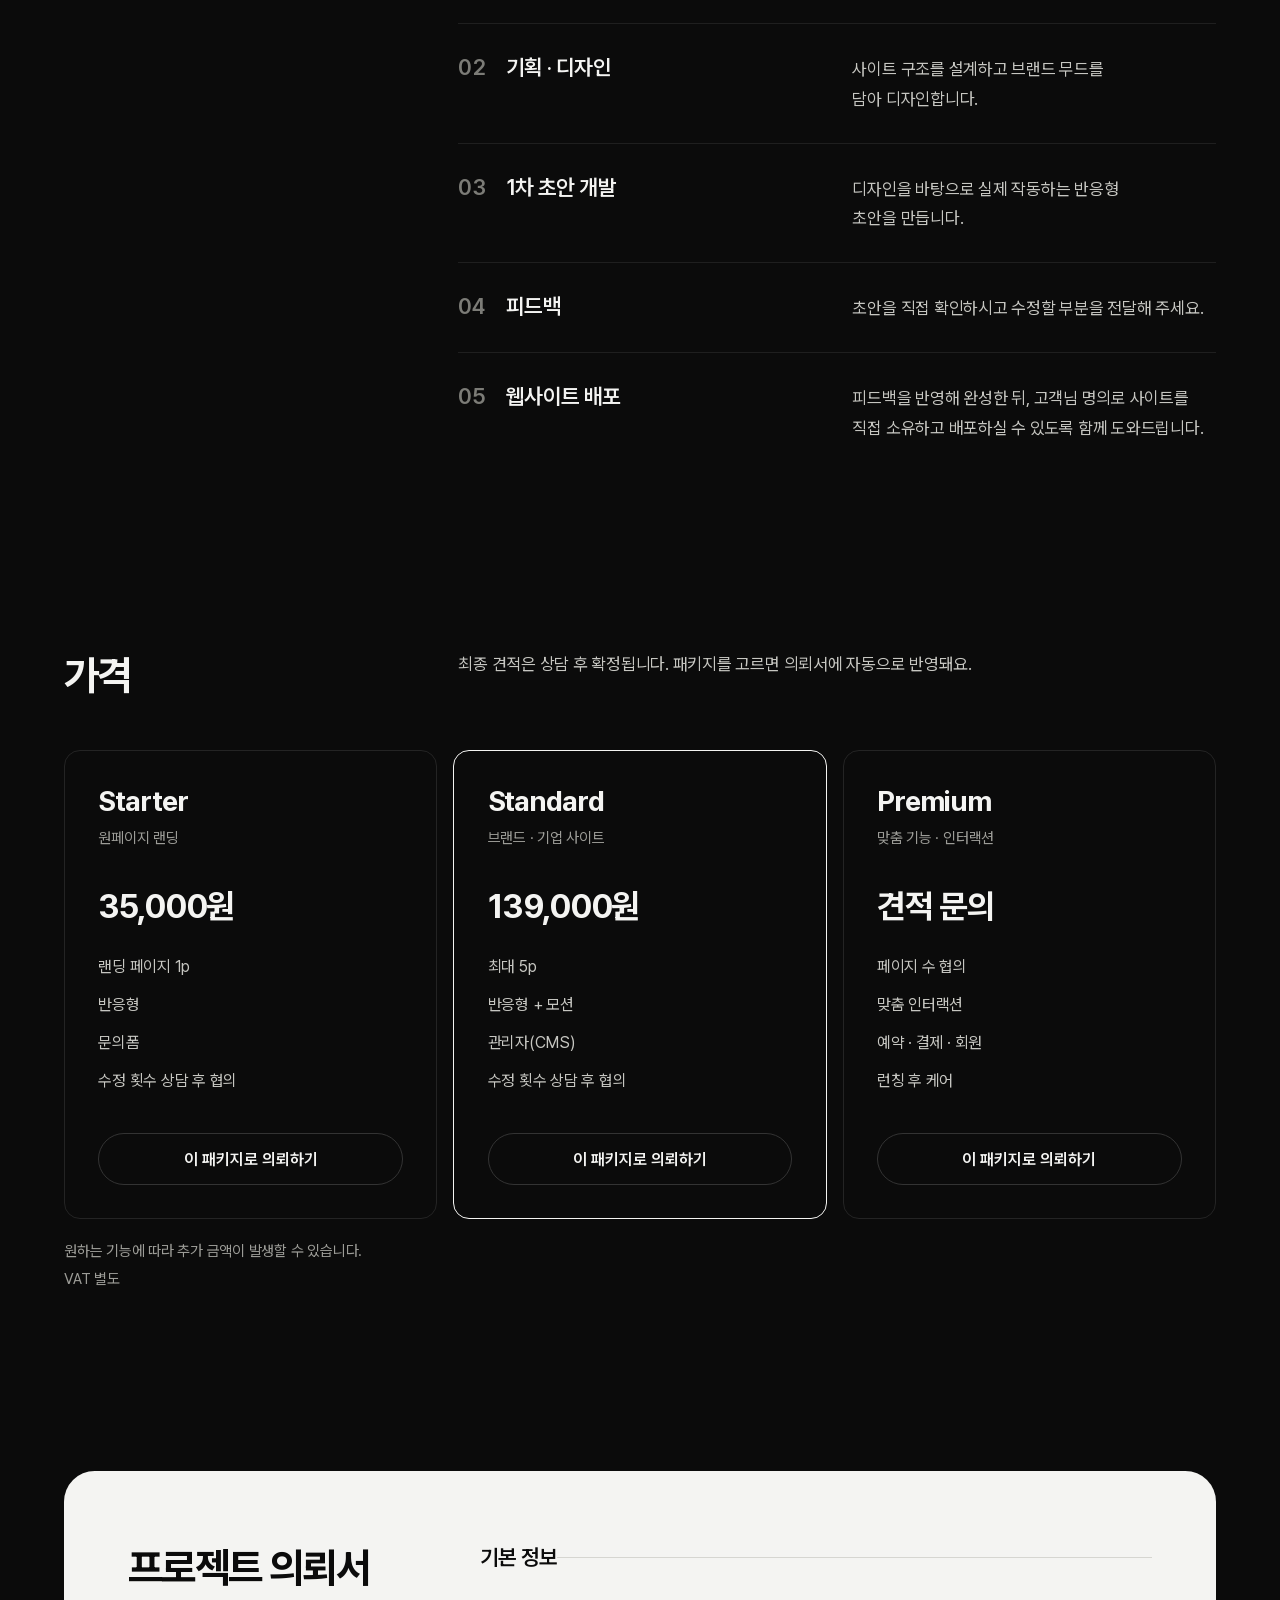
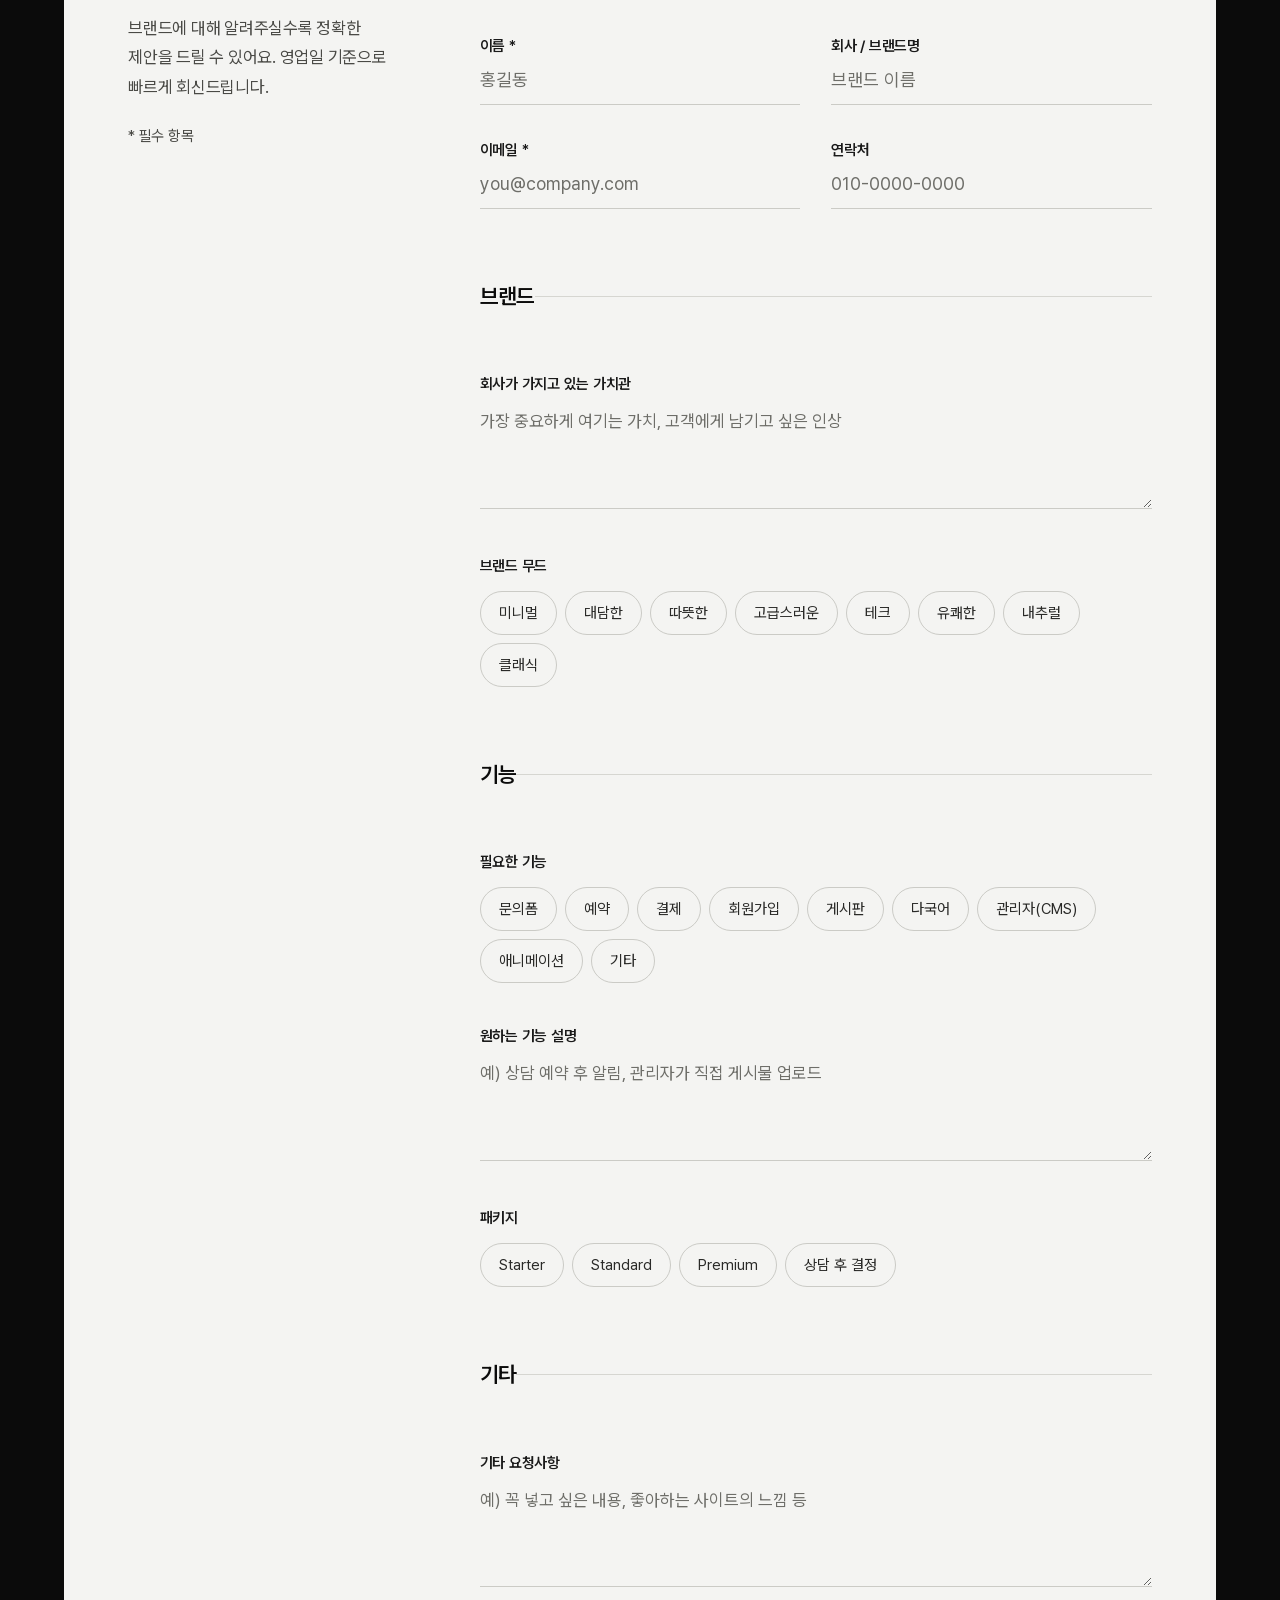
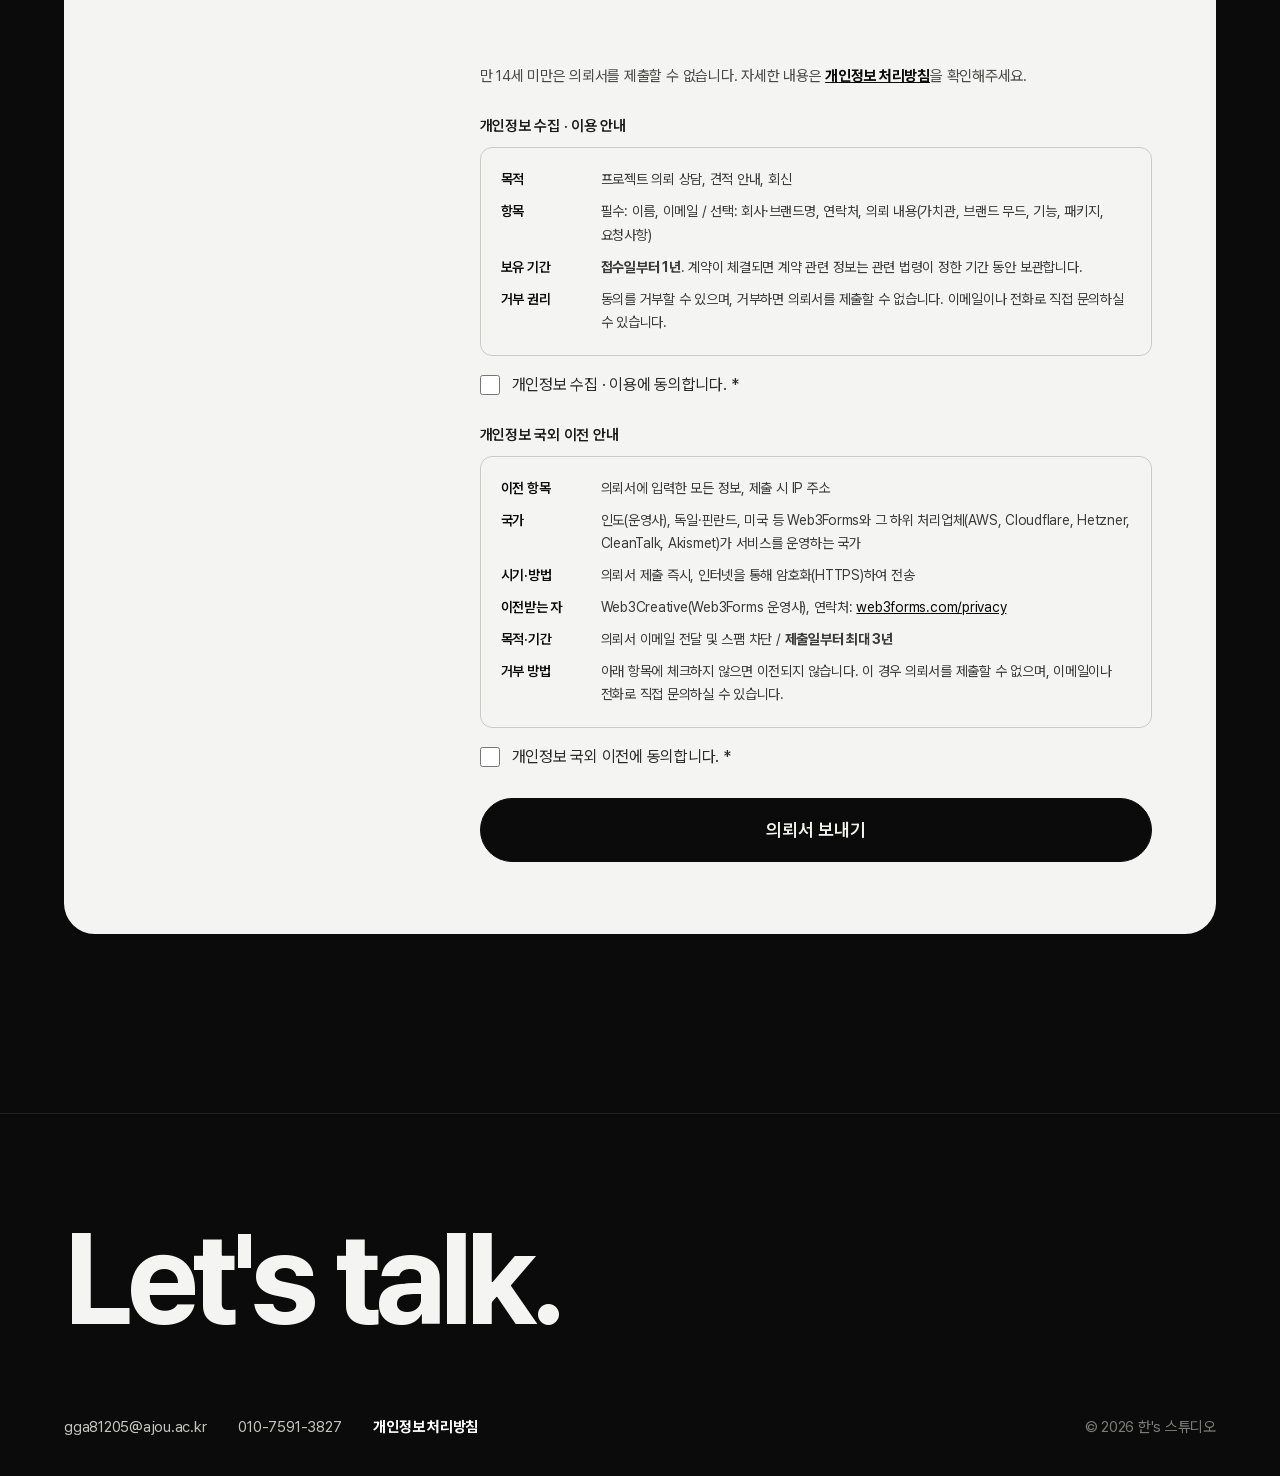
==== commit d88c2dfa: "가격 수정: Starter 35,000원, Standard 139,000원" ====
--- a/index.html
+++ b/index.html
@@ -195,7 +195,7 @@
 <article class="plan" data-plan="Starter">
 <h3 style="margin: 0 0 8px; font-size: 28px; font-weight: 700; letter-spacing: -0.04em">Starter</h3>
 <p class="sub" style="margin: 0">원페이지 랜딩</p>
-<p style="margin: 40px 0 32px; font-size: clamp(30px, 2.6vw, 38px); font-weight: 700; letter-spacing: -0.04em; line-height: 1">50,000원</p>
+<p style="margin: 40px 0 32px; font-size: clamp(30px, 2.6vw, 38px); font-weight: 700; letter-spacing: -0.04em; line-height: 1">35,000원</p>
 <ul style="list-style: none; margin: 0 0 40px; padding: 0; display: flex; flex-direction: column; gap: 14px">
 <li class="txt" style="font-size: 16px; line-height: 1.5">랜딩 페이지 1p</li>
 <li class="txt" style="font-size: 16px; line-height: 1.5">반응형</li>
@@ -207,7 +207,7 @@
 <article class="plan hi" data-plan="Standard">
 <h3 style="margin: 0 0 8px; font-size: 28px; font-weight: 700; letter-spacing: -0.04em">Standard</h3>
 <p class="sub" style="margin: 0">브랜드 · 기업 사이트</p>
-<p style="margin: 40px 0 32px; font-size: clamp(30px, 2.6vw, 38px); font-weight: 700; letter-spacing: -0.04em; line-height: 1">100,000원</p>
+<p style="margin: 40px 0 32px; font-size: clamp(30px, 2.6vw, 38px); font-weight: 700; letter-spacing: -0.04em; line-height: 1">139,000원</p>
 <ul style="list-style: none; margin: 0 0 40px; padding: 0; display: flex; flex-direction: column; gap: 14px">
 <li class="txt" style="font-size: 16px; line-height: 1.5">최대 5p</li>
 <li class="txt" style="font-size: 16px; line-height: 1.5">반응형 + 모션</li>
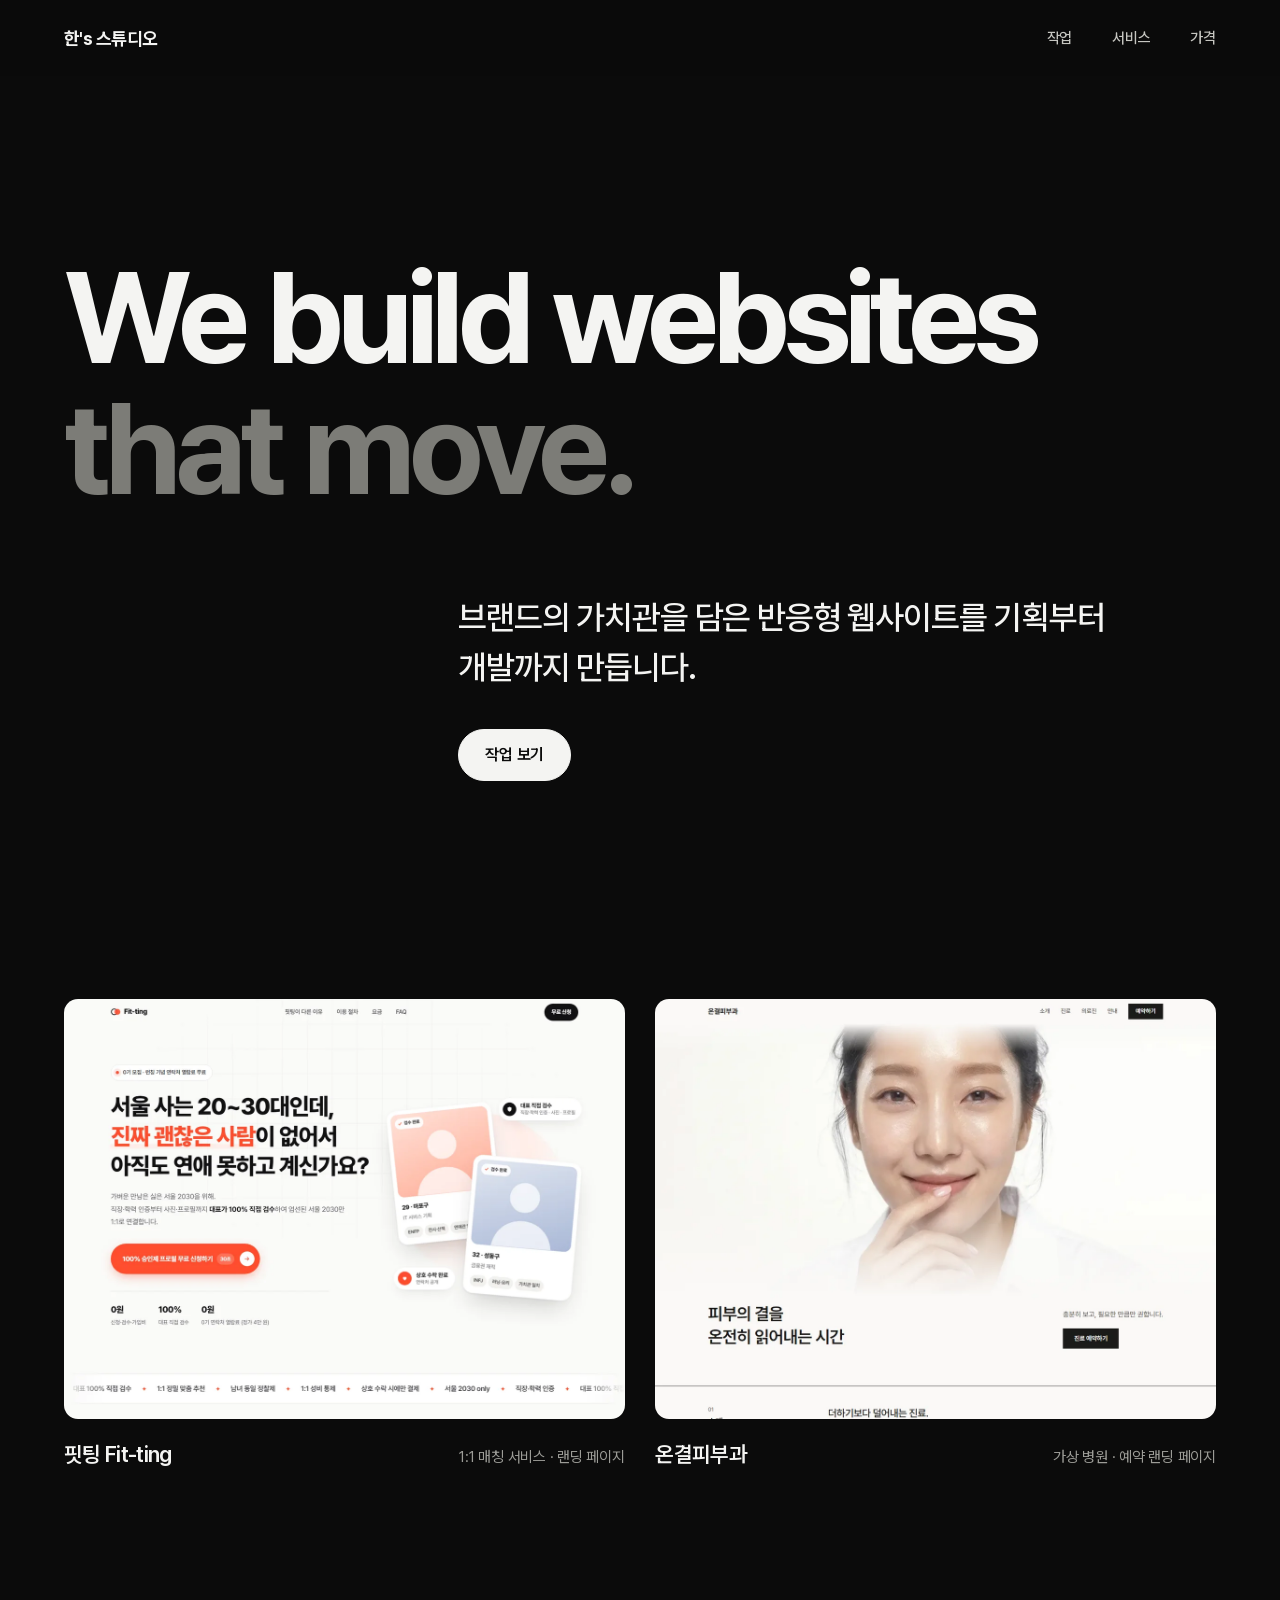
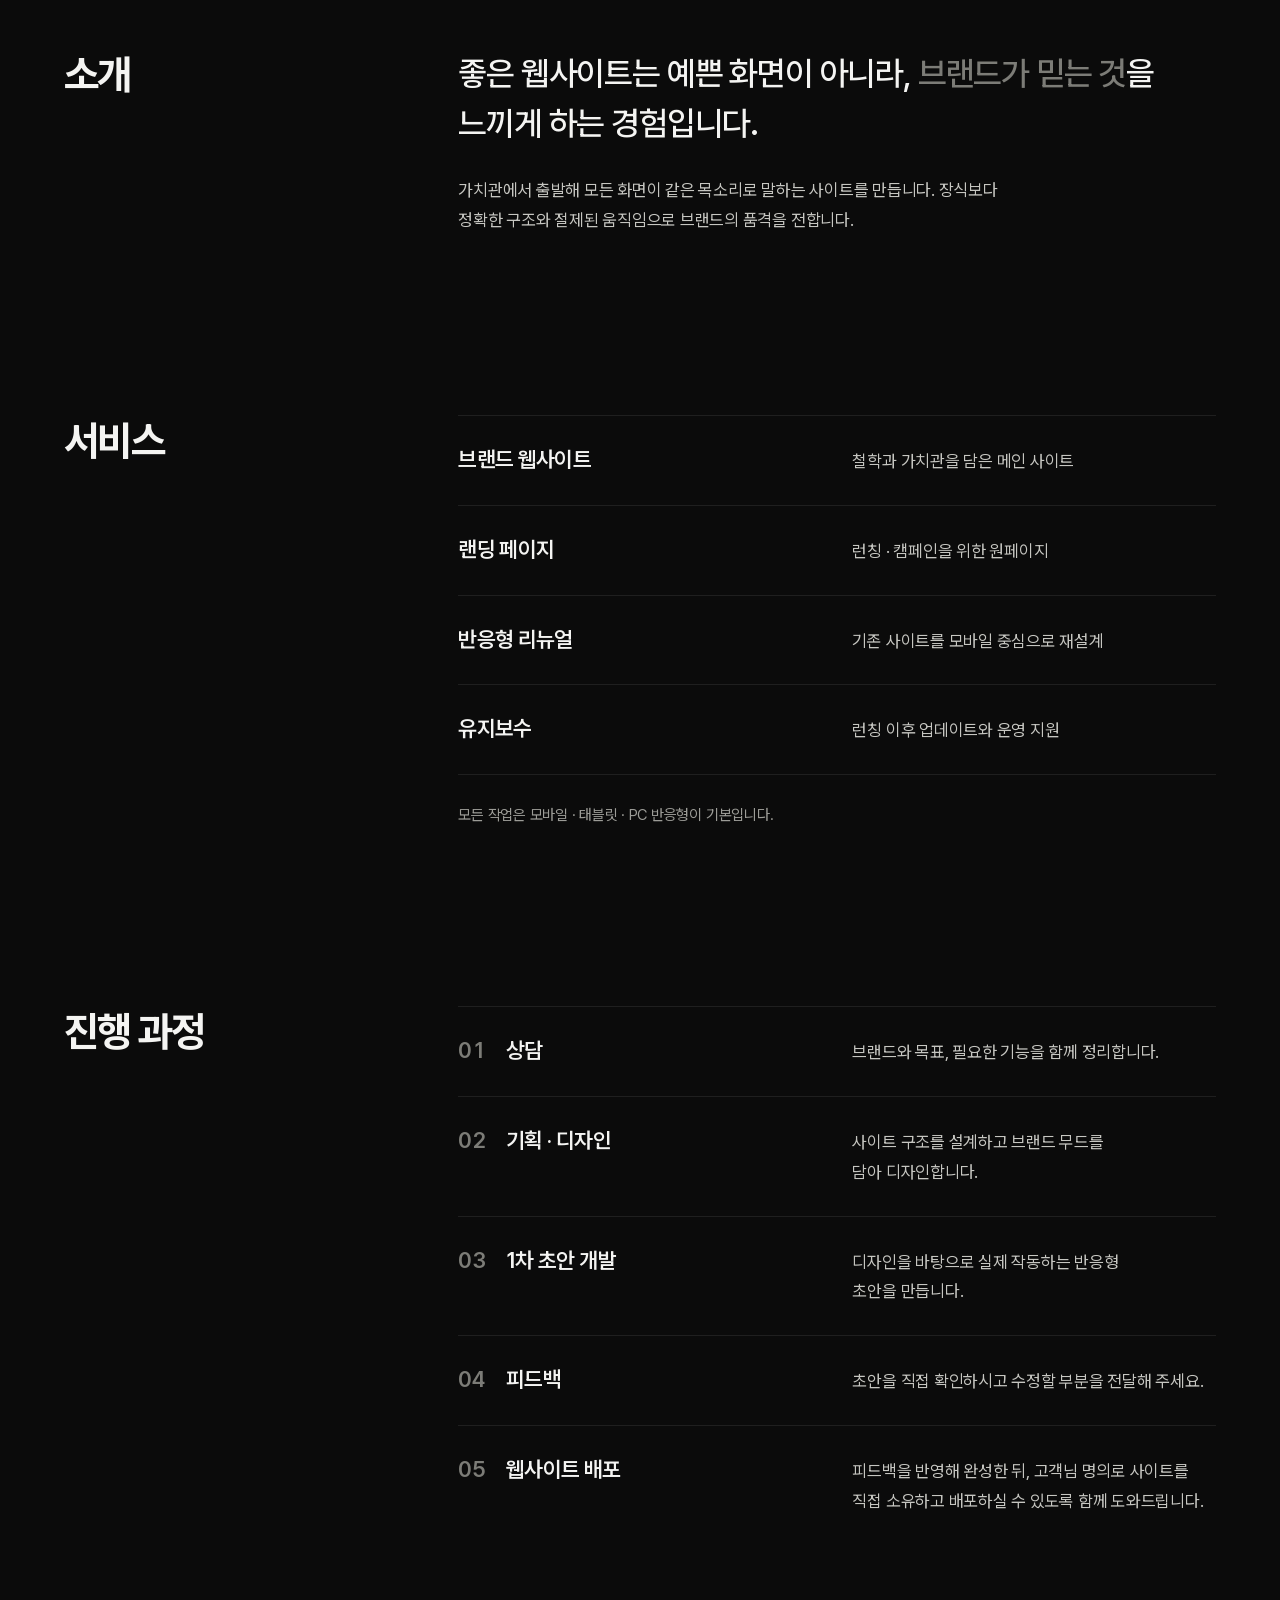
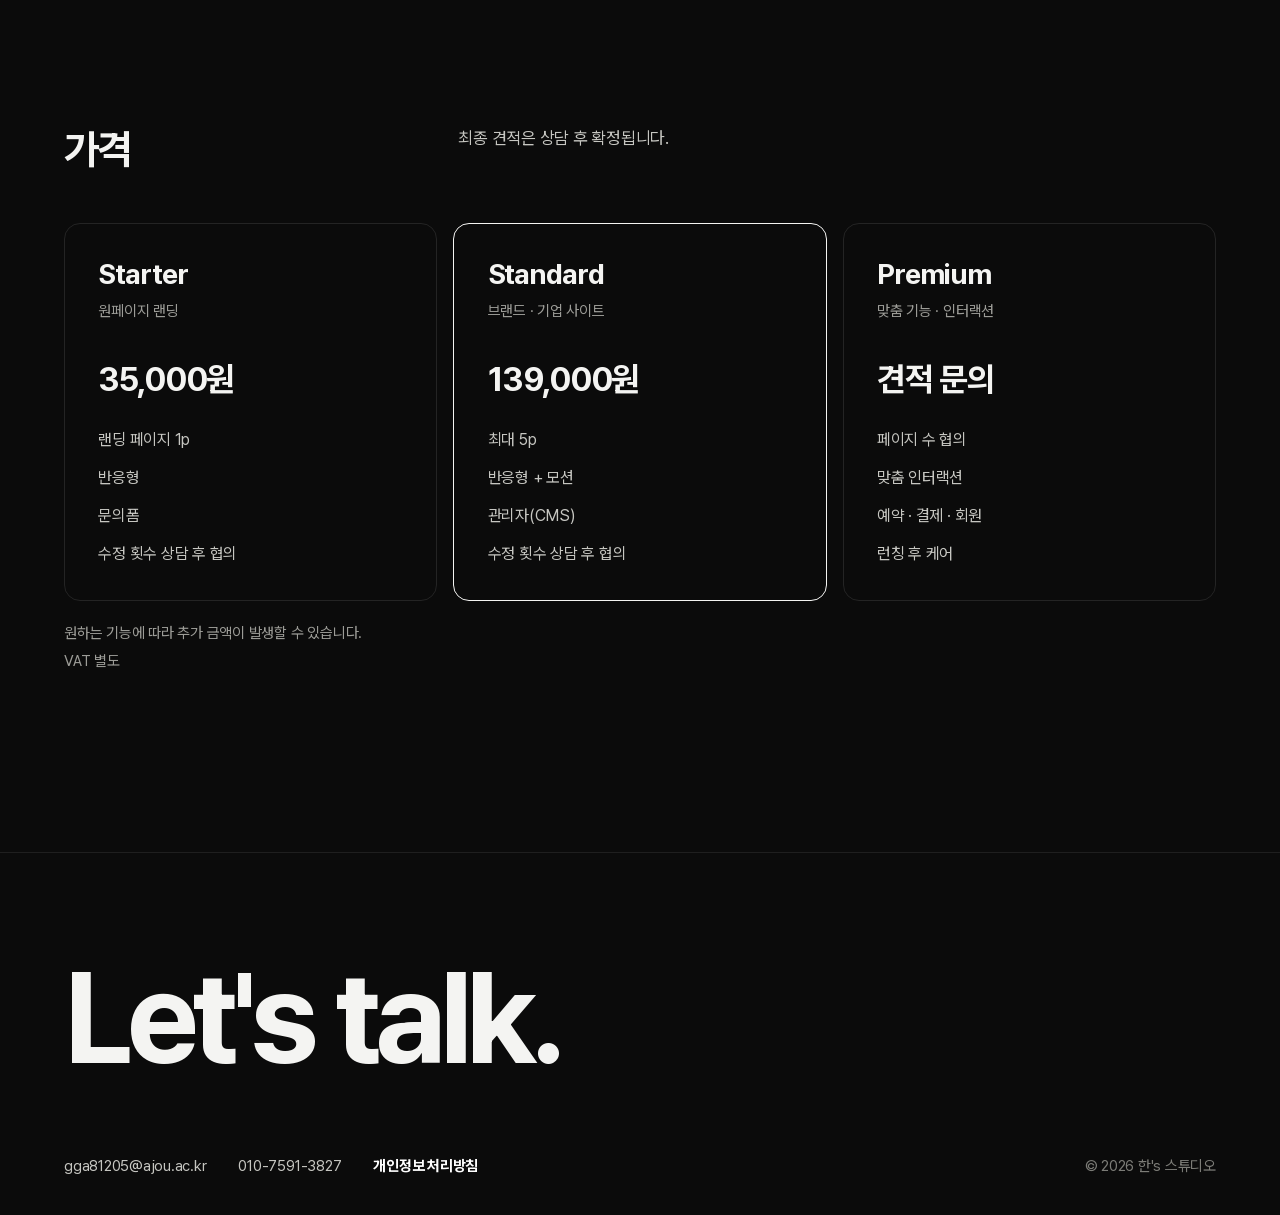
==== commit b24cd4b0: "포트폴리오 실제 등록, 신청폼 삭제 - 작업 섹션에 핏팅, 온결피부과 등록 (빈 카드 제거) - 의뢰서 폼, 의뢰 버튼, Web3Forms 전송 코드와 CSP 허용 삭제 - 작업 " ====
--- a/index.html
+++ b/index.html
@@ -6,11 +6,11 @@
 <title>한's 스튜디오 — 반응형 웹사이트 외주 제작</title>
 <meta name="description" content="브랜드의 가치관을 담은 반응형 웹사이트를 기획부터 개발까지 만듭니다.">
 <link rel="icon" href="favicon.svg" type="image/svg+xml">
-<!-- 공유 미리보기: 배포 후 og:image와 og:url을 전체 주소(https://...)로 바꿔야 카카오톡 등에서 이미지가 보입니다 -->
 <meta property="og:type" content="website">
+<meta property="og:url" content="https://hans-studio27.netlify.app/">
 <meta property="og:title" content="한's 스튜디오 — 반응형 웹사이트 외주 제작">
 <meta property="og:description" content="브랜드의 가치관을 담은 반응형 웹사이트를 기획부터 개발까지 만듭니다.">
-<meta property="og:image" content="og-image.png">
+<meta property="og:image" content="https://hans-studio27.netlify.app/og-image.png">
 <meta property="og:image:width" content="1200">
 <meta property="og:image:height" content="630">
 <meta name="twitter:card" content="summary_large_image">
@@ -28,7 +28,6 @@
 <a class="navlink" href="#services">서비스</a>
 <a class="navlink" href="#pricing">가격</a>
 </div>
-<a class="btn btn-p navcta" href="#apply" style="height: 44px; padding: 0 20px; font-size: 15px">의뢰하기</a>
 <button type="button" id="menu-open" class="burger" aria-label="메뉴 열기" aria-expanded="false" style="width: 48px; height: 48px; border-radius: 999px; border: 1px solid #333333; background: transparent; color: #F4F4F2; align-items: center; justify-content: center; cursor: pointer">
 <svg width="18" height="18" viewBox="0 0 18 18" fill="none" aria-hidden="true"><path d="M2 6.5H16M2 11.5H16" stroke="currentColor" stroke-width="1.5"></path></svg>
 </button>
@@ -47,7 +46,6 @@
 <a href="#services" style="padding: 12px 0; text-decoration: none; color: #F4F4F2; font-size: 36px; font-weight: 700; letter-spacing: -0.04em">서비스</a>
 <a href="#pricing" style="padding: 12px 0; text-decoration: none; color: #F4F4F2; font-size: 36px; font-weight: 700; letter-spacing: -0.04em">가격</a>
 </div>
-<a href="#apply" class="btn btn-p" style="margin-top: auto; height: 56px">의뢰하기</a>
 </div>
 
 <main id="top">
@@ -62,8 +60,7 @@
 <div class="main" style="display: flex; flex-direction: column; gap: 36px">
 <p class="lead" style="margin: 0; max-width: 22em">브랜드의 가치관을 담은 반응형 웹사이트를 기획부터 개발까지 만듭니다.</p>
 <div style="display: flex; flex-wrap: wrap; gap: 12px">
-<a class="btn btn-p" href="#apply">프로젝트 의뢰하기</a>
-<a class="btn btn-g" href="#work">작업 보기</a>
+<a class="btn btn-p" href="#work">작업 보기</a>
 </div>
 </div>
 </div>
@@ -72,50 +69,24 @@
 <!-- WORK -->
 <section id="work" class="wrap" style="padding-top: clamp(40px, 5vw, 80px)">
 <div class="works">
-<a class="work rv" href="#apply">
+<a class="work rv" href="https://fit-ting.netlify.app/" target="_blank" rel="noopener">
 <div style="border-radius: 14px; overflow: hidden; aspect-ratio: 4 / 3; background: #151515">
-<div class="media" style="width: 100%; height: 100%; display: flex; align-items: center; justify-content: center; background: #151515">
-<span class="sub" style="color: #76766F">[작업 이미지]</span>
-</div>
+<img class="media" src="images/work-fitting.webp" width="1200" height="900" loading="lazy" alt="핏팅 웹사이트 첫 화면" style="display: block; width: 100%; height: 100%; object-fit: cover">
 </div>
 <div style="display: flex; align-items: baseline; justify-content: space-between; gap: 16px; padding-top: 20px">
-<p class="h3" style="margin: 0">[프로젝트명]</p>
-<p class="sub" style="margin: 0; text-align: right">브랜드 웹사이트</p>
+<p class="h3" style="margin: 0">핏팅 Fit-ting</p>
+<p class="sub" style="margin: 0; text-align: right">1:1 매칭 서비스 · 랜딩 페이지</p>
 </div>
 </a>
-<a class="work rv" href="#apply">
+<div class="work rv">
 <div style="border-radius: 14px; overflow: hidden; aspect-ratio: 4 / 3; background: #151515">
-<div class="media" style="width: 100%; height: 100%; display: flex; align-items: center; justify-content: center; background: #151515">
-<span class="sub" style="color: #76766F">[작업 이미지]</span>
-</div>
+<img class="media" src="images/work-ongyeol.webp" width="1200" height="900" loading="lazy" alt="온결피부과 웹사이트 첫 화면" style="display: block; width: 100%; height: 100%; object-fit: cover">
 </div>
 <div style="display: flex; align-items: baseline; justify-content: space-between; gap: 16px; padding-top: 20px">
-<p class="h3" style="margin: 0">[프로젝트명]</p>
-<p class="sub" style="margin: 0; text-align: right">랜딩 페이지</p>
-</div>
-</a>
-<a class="work rv" href="#apply">
-<div style="border-radius: 14px; overflow: hidden; aspect-ratio: 4 / 3; background: #151515">
-<div class="media" style="width: 100%; height: 100%; display: flex; align-items: center; justify-content: center; background: #151515">
-<span class="sub" style="color: #76766F">[작업 이미지]</span>
-</div>
-</div>
-<div style="display: flex; align-items: baseline; justify-content: space-between; gap: 16px; padding-top: 20px">
-<p class="h3" style="margin: 0">[프로젝트명]</p>
-<p class="sub" style="margin: 0; text-align: right">반응형 리뉴얼</p>
-</div>
-</a>
-<a class="work rv" href="#apply">
-<div style="border-radius: 14px; overflow: hidden; aspect-ratio: 4 / 3; background: #151515">
-<div class="media" style="width: 100%; height: 100%; display: flex; align-items: center; justify-content: center; background: #151515">
-<span class="sub" style="color: #76766F">[작업 이미지]</span>
-</div>
-</div>
-<div style="display: flex; align-items: baseline; justify-content: space-between; gap: 16px; padding-top: 20px">
-<p class="h3" style="margin: 0">[프로젝트명]</p>
-<p class="sub" style="margin: 0; text-align: right">인터랙티브 사이트</p>
-</div>
-</a>
+<p class="h3" style="margin: 0">온결피부과</p>
+<p class="sub" style="margin: 0; text-align: right">가상 병원 · 예약 랜딩 페이지</p>
+</div>
+</div>
 </div>
 </section>
 
@@ -186,210 +157,55 @@
 </section>
 
 <!-- PRICING -->
-<section id="pricing" class="wrap" style="padding-top: var(--sec)">
+<section id="pricing" class="wrap" style="padding-top: var(--sec); padding-bottom: var(--sec)">
 <div class="g12" style="margin-bottom: 48px">
 <h2 class="h2 side" style="margin: 0">가격</h2>
-<p class="txt main" style="margin: 0; max-width: 34em">최종 견적은 상담 후 확정됩니다. 패키지를 고르면 의뢰서에 자동으로 반영돼요.</p>
+<p class="txt main" style="margin: 0; max-width: 34em">최종 견적은 상담 후 확정됩니다.</p>
 </div>
 <div class="plans">
-<article class="plan" data-plan="Starter">
+<article class="plan">
 <h3 style="margin: 0 0 8px; font-size: 28px; font-weight: 700; letter-spacing: -0.04em">Starter</h3>
 <p class="sub" style="margin: 0">원페이지 랜딩</p>
 <p style="margin: 40px 0 32px; font-size: clamp(30px, 2.6vw, 38px); font-weight: 700; letter-spacing: -0.04em; line-height: 1">35,000원</p>
-<ul style="list-style: none; margin: 0 0 40px; padding: 0; display: flex; flex-direction: column; gap: 14px">
+<ul style="list-style: none; margin: 0; padding: 0; display: flex; flex-direction: column; gap: 14px">
 <li class="txt" style="font-size: 16px; line-height: 1.5">랜딩 페이지 1p</li>
 <li class="txt" style="font-size: 16px; line-height: 1.5">반응형</li>
 <li class="txt" style="font-size: 16px; line-height: 1.5">문의폼</li>
 <li class="txt" style="font-size: 16px; line-height: 1.5">수정 횟수 상담 후 협의</li>
 </ul>
-<button type="button" class="btn btn-g" aria-pressed="false" style="margin-top: auto; width: 100%">이 패키지로 의뢰하기</button>
 </article>
-<article class="plan hi" data-plan="Standard">
+<article class="plan hi">
 <h3 style="margin: 0 0 8px; font-size: 28px; font-weight: 700; letter-spacing: -0.04em">Standard</h3>
 <p class="sub" style="margin: 0">브랜드 · 기업 사이트</p>
 <p style="margin: 40px 0 32px; font-size: clamp(30px, 2.6vw, 38px); font-weight: 700; letter-spacing: -0.04em; line-height: 1">139,000원</p>
-<ul style="list-style: none; margin: 0 0 40px; padding: 0; display: flex; flex-direction: column; gap: 14px">
+<ul style="list-style: none; margin: 0; padding: 0; display: flex; flex-direction: column; gap: 14px">
 <li class="txt" style="font-size: 16px; line-height: 1.5">최대 5p</li>
 <li class="txt" style="font-size: 16px; line-height: 1.5">반응형 + 모션</li>
 <li class="txt" style="font-size: 16px; line-height: 1.5">관리자(CMS)</li>
 <li class="txt" style="font-size: 16px; line-height: 1.5">수정 횟수 상담 후 협의</li>
 </ul>
-<button type="button" class="btn btn-g" aria-pressed="false" style="margin-top: auto; width: 100%">이 패키지로 의뢰하기</button>
 </article>
-<article class="plan" data-plan="Premium">
+<article class="plan">
 <h3 style="margin: 0 0 8px; font-size: 28px; font-weight: 700; letter-spacing: -0.04em">Premium</h3>
 <p class="sub" style="margin: 0">맞춤 기능 · 인터랙션</p>
 <p style="margin: 40px 0 32px; font-size: clamp(30px, 2.6vw, 38px); font-weight: 700; letter-spacing: -0.04em; line-height: 1">견적 문의</p>
-<ul style="list-style: none; margin: 0 0 40px; padding: 0; display: flex; flex-direction: column; gap: 14px">
+<ul style="list-style: none; margin: 0; padding: 0; display: flex; flex-direction: column; gap: 14px">
 <li class="txt" style="font-size: 16px; line-height: 1.5">페이지 수 협의</li>
 <li class="txt" style="font-size: 16px; line-height: 1.5">맞춤 인터랙션</li>
 <li class="txt" style="font-size: 16px; line-height: 1.5">예약 · 결제 · 회원</li>
 <li class="txt" style="font-size: 16px; line-height: 1.5">런칭 후 케어</li>
 </ul>
-<button type="button" class="btn btn-g" aria-pressed="false" style="margin-top: auto; width: 100%">이 패키지로 의뢰하기</button>
 </article>
 </div>
 <p class="sub" style="margin: 20px 0 0">원하는 기능에 따라 추가 금액이 발생할 수 있습니다.</p>
 <p class="sub" style="margin: 4px 0 0">VAT 별도</p>
 </section>
 
-<!-- APPLY -->
-<section id="apply" class="wrap" style="padding-top: var(--sec); padding-bottom: var(--sec)">
-<div class="formcard">
-<div class="g12">
-<div class="side form-side" style="display: flex; flex-direction: column; gap: 20px">
-<h2 class="h2" style="margin: 0">프로젝트 의뢰서</h2>
-<p class="txt" style="margin: 0; max-width: 18em">브랜드에 대해 알려주실수록 정확한 제안을 드릴 수 있어요. 영업일 기준으로 빠르게 회신드립니다.</p>
-<p class="txt" style="margin: 0; font-size: 15px">* 필수 항목</p>
-</div>
-
-<div class="main" style="min-width: 0">
-<form id="apply-form" novalidate aria-label="프로젝트 의뢰 신청서" style="display: flex; flex-direction: column; gap: 72px">
-<!-- 스팸 방지: 사람에게는 보이지 않는 칸. 체크되면 Web3Forms가 스팸으로 거절합니다 -->
-<input id="f-botcheck" type="checkbox" tabindex="-1" autocomplete="off" aria-hidden="true" style="display: none">
-
-<fieldset style="border: 0; margin: 0; padding: 0; min-width: 0">
-<legend class="h3" style="padding: 0; margin-bottom: 28px">기본 정보</legend>
-<div class="f2">
-<div>
-<label class="lbl" for="f-name">이름 *</label>
-<input id="f-name" class="fld" type="text" autocomplete="name" placeholder="홍길동" aria-required="true">
-<p id="err-name" class="errmsg" role="alert" hidden>이름을 입력해주세요.</p>
-</div>
-<div>
-<label class="lbl" for="f-company">회사 / 브랜드명</label>
-<input id="f-company" class="fld" type="text" autocomplete="organization" placeholder="브랜드 이름">
-</div>
-<div>
-<label class="lbl" for="f-email">이메일 *</label>
-<input id="f-email" class="fld" type="email" autocomplete="email" placeholder="you@company.com" aria-required="true">
-<p id="err-email" class="errmsg" role="alert" hidden>올바른 이메일 주소를 입력해주세요.</p>
-</div>
-<div>
-<label class="lbl" for="f-phone">연락처</label>
-<input id="f-phone" class="fld" type="tel" autocomplete="tel" placeholder="010-0000-0000">
-</div>
-</div>
-</fieldset>
-
-<fieldset style="border: 0; margin: 0; padding: 0; min-width: 0">
-<legend class="h3" style="padding: 0; margin-bottom: 28px">브랜드</legend>
-<div style="display: flex; flex-direction: column; gap: 44px">
-<div>
-<label class="lbl" for="f-values">회사가 가지고 있는 가치관</label>
-<textarea id="f-values" class="fld" rows="3" placeholder="가장 중요하게 여기는 가치, 고객에게 남기고 싶은 인상"></textarea>
-</div>
-<div>
-<p class="lbl" id="mood-lbl" style="margin-bottom: 16px">브랜드 무드</p>
-<div id="moods" role="group" aria-labelledby="mood-lbl" style="display: flex; flex-wrap: wrap; gap: 8px">
-<button type="button" class="chip" aria-pressed="false">미니멀</button>
-<button type="button" class="chip" aria-pressed="false">대담한</button>
-<button type="button" class="chip" aria-pressed="false">따뜻한</button>
-<button type="button" class="chip" aria-pressed="false">고급스러운</button>
-<button type="button" class="chip" aria-pressed="false">테크</button>
-<button type="button" class="chip" aria-pressed="false">유쾌한</button>
-<button type="button" class="chip" aria-pressed="false">내추럴</button>
-<button type="button" class="chip" aria-pressed="false">클래식</button>
-</div>
-</div>
-</div>
-</fieldset>
-
-<fieldset style="border: 0; margin: 0; padding: 0; min-width: 0">
-<legend class="h3" style="padding: 0; margin-bottom: 28px">기능</legend>
-<div style="display: flex; flex-direction: column; gap: 44px">
-<div>
-<p class="lbl" id="feat-lbl" style="margin-bottom: 16px">필요한 기능</p>
-<div id="feats" role="group" aria-labelledby="feat-lbl" style="display: flex; flex-wrap: wrap; gap: 8px">
-<button type="button" class="chip" aria-pressed="false">문의폼</button>
-<button type="button" class="chip" aria-pressed="false">예약</button>
-<button type="button" class="chip" aria-pressed="false">결제</button>
-<button type="button" class="chip" aria-pressed="false">회원가입</button>
-<button type="button" class="chip" aria-pressed="false">게시판</button>
-<button type="button" class="chip" aria-pressed="false">다국어</button>
-<button type="button" class="chip" aria-pressed="false">관리자(CMS)</button>
-<button type="button" class="chip" aria-pressed="false">애니메이션</button>
-<button type="button" class="chip" aria-pressed="false">기타</button>
-</div>
-</div>
-<div>
-<label class="lbl" for="f-func">원하는 기능 설명</label>
-<textarea id="f-func" class="fld" rows="3" placeholder="예) 상담 예약 후 알림, 관리자가 직접 게시물 업로드"></textarea>
-</div>
-<div>
-<p class="lbl" id="pkg-lbl" style="margin-bottom: 16px">패키지</p>
-<p id="pkg-hint" class="txt" hidden style="margin: -6px 0 16px; font-size: 15px">가격에서 고른 패키지가 선택되어 있어요. 바꾸려면 다른 항목을 누르세요.</p>
-<div id="pkgs" role="group" aria-labelledby="pkg-lbl" style="display: flex; flex-wrap: wrap; gap: 8px">
-<button type="button" class="chip" aria-pressed="false">Starter</button>
-<button type="button" class="chip" aria-pressed="false">Standard</button>
-<button type="button" class="chip" aria-pressed="false">Premium</button>
-<button type="button" class="chip" aria-pressed="false">상담 후 결정</button>
-</div>
-</div>
-</div>
-</fieldset>
-
-<fieldset style="border: 0; margin: 0; padding: 0; min-width: 0">
-<legend class="h3" style="padding: 0; margin-bottom: 28px">기타</legend>
-<div>
-<label class="lbl" for="f-extra">기타 요청사항</label>
-<textarea id="f-extra" class="fld" rows="3" placeholder="예) 꼭 넣고 싶은 내용, 좋아하는 사이트의 느낌 등"></textarea>
-</div>
-</fieldset>
-
-<div style="display: flex; flex-direction: column; gap: 28px">
-<p class="txt" style="margin: 0; font-size: 15px">만 14세 미만은 의뢰서를 제출할 수 없습니다. 자세한 내용은 <a href="privacy.html" target="_blank" style="color: #0B0B0B; font-weight: 700">개인정보 처리방침</a>을 확인해주세요.</p>
-<div>
-<p class="lbl" style="margin-bottom: 12px">개인정보 수집 · 이용 안내</p>
-<dl class="notice">
-<dt>목적</dt><dd>프로젝트 의뢰 상담, 견적 안내, 회신</dd>
-<dt>항목</dt><dd>필수: 이름, 이메일 / 선택: 회사·브랜드명, 연락처, 의뢰 내용(가치관, 브랜드 무드, 기능, 패키지, 요청사항)</dd>
-<dt>보유 기간</dt><dd><strong>접수일부터 1년</strong>. 계약이 체결되면 계약 관련 정보는 관련 법령이 정한 기간 동안 보관합니다.</dd>
-<dt>거부 권리</dt><dd>동의를 거부할 수 있으며, 거부하면 의뢰서를 제출할 수 없습니다. 이메일이나 전화로 직접 문의하실 수 있습니다.</dd>
-</dl>
-<label class="consent" style="display: flex; align-items: flex-start; gap: 12px; font-size: 16px; line-height: 1.6; cursor: pointer">
-<input id="f-consent" class="chk" type="checkbox">
-<span>개인정보 수집 · 이용에 동의합니다. *</span>
-</label>
-<p id="err-consent" class="errmsg" role="alert" hidden style="padding-left: 32px">개인정보 수집 · 이용에 동의해주세요.</p>
-</div>
-<div>
-<p class="lbl" style="margin-bottom: 12px">개인정보 국외 이전 안내</p>
-<dl class="notice">
-<dt>이전 항목</dt><dd>의뢰서에 입력한 모든 정보, 제출 시 IP 주소</dd>
-<dt>국가</dt><dd>인도(운영사), 독일·핀란드, 미국 등 Web3Forms와 그 하위 처리업체(AWS, Cloudflare, Hetzner, CleanTalk, Akismet)가 서비스를 운영하는 국가</dd>
-<dt>시기·방법</dt><dd>의뢰서 제출 즉시, 인터넷을 통해 암호화(HTTPS)하여 전송</dd>
-<dt>이전받는 자</dt><dd>Web3Creative(Web3Forms 운영사), 연락처: <a href="https://web3forms.com/privacy" target="_blank" rel="noopener" style="color: #0B0B0B">web3forms.com/privacy</a></dd>
-<dt>목적·기간</dt><dd>의뢰서 이메일 전달 및 스팸 차단 / <strong>제출일부터 최대 3년</strong></dd>
-<dt>거부 방법</dt><dd>아래 항목에 체크하지 않으면 이전되지 않습니다. 이 경우 의뢰서를 제출할 수 없으며, 이메일이나 전화로 직접 문의하실 수 있습니다.</dd>
-</dl>
-<label class="consent" style="display: flex; align-items: flex-start; gap: 12px; font-size: 16px; line-height: 1.6; cursor: pointer">
-<input id="f-transfer" class="chk" type="checkbox">
-<span>개인정보 국외 이전에 동의합니다. *</span>
-</label>
-<p id="err-transfer" class="errmsg" role="alert" hidden style="padding-left: 32px">개인정보 국외 이전에 동의해주세요.</p>
-</div>
-<button id="submit-btn" type="submit" class="btn btn-p" style="height: 64px; font-size: 18px; width: 100%">의뢰서 보내기</button>
-<p id="err-send" class="errmsg" role="alert" hidden style="margin: 0">전송에 실패했어요. 잠시 후 다시 시도하거나 gga81205@ajou.ac.kr로 직접 보내주세요.</p>
-</div>
-
-</form>
-
-<div id="sent" role="status" hidden style="border-top: 1px solid #0B0B0B; padding-top: 48px; display: flex; flex-direction: column; gap: 24px">
-<h3 class="h2" style="margin: 0">의뢰서가 접수되었습니다.</h3>
-<p id="thanks" class="txt" style="margin: 0; max-width: 32em"></p>
-<div><button type="button" id="reset-btn" class="btn btn-g">새 의뢰서 작성</button></div>
-</div>
-</div>
-</div>
-</div>
-</section>
-
 </main>
 
 <!-- FOOTER -->
 <footer class="foot wrap" style="border-top: 1px solid #1F1F1F; padding-top: clamp(72px, 8vw, 120px); padding-bottom: 40px">
-<a href="#apply" class="hero" style="display: block; text-decoration: none; color: #F4F4F2">Let's talk.</a>
+<a href="mailto:gga81205@ajou.ac.kr" class="hero" style="display: block; text-decoration: none; color: #F4F4F2">Let's talk.</a>
 <div style="display: flex; flex-wrap: wrap; justify-content: space-between; align-items: center; gap: 24px; margin-top: clamp(56px, 6vw, 96px); font-size: 15px">
 <div style="display: flex; flex-wrap: wrap; gap: 32px">
 <a href="mailto:gga81205@ajou.ac.kr">gga81205@ajou.ac.kr</a>
--- a/style.css
+++ b/style.css
@@ -23,29 +23,25 @@
 .main{grid-column:5/13}
 .works{display:grid;grid-template-columns:repeat(2,minmax(0,1fr));gap:56px var(--col)}
 .plans{display:grid;grid-template-columns:repeat(3,minmax(0,1fr));gap:16px}
-.f2{display:grid;grid-template-columns:repeat(2,minmax(0,1fr));gap:36px var(--col)}
 .row{display:grid;grid-template-columns:minmax(0,1fr) minmax(0,1fr);gap:8px var(--col);align-items:baseline;padding:28px 0;border-top:1px solid #1F1F1F}
 @media (max-width:1000px){.plans{grid-template-columns:minmax(0,1fr)}}
 @media (max-width:900px){
 .g12>*{grid-column:1/-1 !important}
 .g12{row-gap:40px}
 .works{grid-template-columns:minmax(0,1fr)}
-.navlinks,.navcta{display:none !important}
+.navlinks{display:none !important}
 .burger{display:inline-flex !important}
 }
-@media (max-width:640px){.f2,.row{grid-template-columns:minmax(0,1fr)}}
+@media (max-width:640px){.row{grid-template-columns:minmax(0,1fr)}}
 
 .navlink{color:#C6C6C1;text-decoration:none;padding:12px 0;font-size:15px;font-weight:500;transition:color .3s var(--ease)}
 .navlink:hover{color:#FFFFFF}
 .burger{display:none}
 
 .btn{display:inline-flex;align-items:center;justify-content:center;height:52px;padding:0 26px;border-radius:999px;font:inherit;font-size:16px;font-weight:600;text-decoration:none;cursor:pointer;transition:background .3s var(--ease),color .3s var(--ease),border-color .3s var(--ease)}
-.btn:disabled{opacity:.6;cursor:default}
 .btn-p{background:#F4F4F2;color:#0B0B0B;border:1px solid #F4F4F2}
 .btn-p:hover{background:#FFFFFF;color:#0B0B0B}
-.btn-g{background:transparent;color:#F4F4F2;border:1px solid #333333}
-.btn-g:hover{border-color:#F4F4F2;color:#FFFFFF}
-.btn:focus-visible,.chip:focus-visible,.navlink:focus-visible,.work:focus-visible{outline:2px solid #F4F4F2;outline-offset:4px}
+.btn:focus-visible,.navlink:focus-visible,.work:focus-visible{outline:2px solid #F4F4F2;outline-offset:4px}
 
 .ln{display:block;overflow:hidden;padding-bottom:0.04em}
 .ln>span{display:block;animation:up 1.2s var(--ease) both}
@@ -58,56 +54,17 @@
 @keyframes rv{from{opacity:0;transform:translateY(40px)}to{opacity:1;transform:none}}
 }
 
+#work{scroll-margin-top:60px}
 .work{display:block;text-decoration:none;color:#F4F4F2}
 .work .media{transition:transform 1.2s var(--ease)}
-.work:hover .media{transform:scale(1.03)}
+a.work:hover .media{transform:scale(1.03)}
 
 .plan{border:1px solid #242424;border-radius:16px;padding:clamp(28px,2.6vw,40px);display:flex;flex-direction:column;background:#0B0B0B;transition:border-color .4s var(--ease)}
 .plan:hover{border-color:#4A4A47}
 .plan.hi{border-color:#F4F4F2}
 
-.lbl{display:block;font-size:15px;font-weight:600;color:#E4E4E0;margin:0}
-.fld{width:100%;background:transparent;border:0;border-bottom:1px solid #333333;color:#F4F4F2;font:inherit;font-size:18px;padding:14px 0;outline:none;border-radius:0;color-scheme:dark;transition:border-color .3s var(--ease)}
-.fld::placeholder{color:#76766F}
-.fld:focus{border-bottom-color:#F4F4F2}
-.fld.err{border-bottom-color:#FF9B8C}
-textarea.fld{resize:vertical;min-height:104px;line-height:1.7;font-size:17px}
-.errmsg{margin:10px 0 0;font-size:14px;color:#FF9B8C}
-.chip{height:44px;padding:0 18px;border-radius:999px;border:1px solid #2E2E2E;background:transparent;color:#C6C6C1;font:inherit;font-size:15px;cursor:pointer;transition:background .3s var(--ease),color .3s var(--ease),border-color .3s var(--ease)}
-.chip:hover{border-color:#7C7C77;color:#FFFFFF}
-.chip.on{background:#F4F4F2;color:#0B0B0B;border-color:#F4F4F2}
-.chk{width:20px;height:20px;accent-color:#F4F4F2;margin:3px 0 0;flex:none}
 .foot a{color:#C6C6C1;text-decoration:none;transition:color .3s var(--ease)}
 .foot a:hover{color:#FFFFFF}
-
-/* inquiry card: light panel */
-.formcard{background:#F4F4F2;color:#0B0B0B;border-radius:clamp(20px,2.4vw,32px);padding:clamp(32px,5.6vw,96px) clamp(20px,5vw,88px)}
-.formcard .h2,.formcard .h3{color:#0B0B0B}
-.formcard .txt{color:#4A4A46}
-.formcard .lbl{color:#1A1A1A}
-.formcard .fld{color:#0B0B0B;border-bottom-color:#CBCBC6;color-scheme:light}
-.formcard .fld::placeholder{color:#6E6E69}
-.formcard .fld:hover{border-bottom-color:#8A8A85}
-.formcard .fld:focus{border-bottom-color:#0B0B0B}
-.formcard .fld.err{border-bottom-color:#B3261E}
-.formcard .errmsg{color:#B3261E}
-.formcard .chip{border-color:#CBCBC6;color:#2A2A28}
-.formcard .chip:hover{border-color:#0B0B0B;color:#0B0B0B}
-.formcard .chip.on{background:#0B0B0B;color:#F4F4F2;border-color:#0B0B0B}
-.formcard .btn-p{background:#0B0B0B;color:#F4F4F2;border-color:#0B0B0B}
-.formcard .btn-p:hover{background:#2A2A28;color:#FFFFFF}
-.formcard .btn-g{color:#0B0B0B;border-color:#CBCBC6}
-.formcard .btn-g:hover{border-color:#0B0B0B;color:#0B0B0B}
-.formcard .chk{accent-color:#0B0B0B}
-.formcard .consent{color:#2A2A28}
-.formcard fieldset{border-top:1px solid #D6D6D1 !important;padding-top:36px !important}
-.formcard .btn:focus-visible,.formcard .chip:focus-visible{outline-color:#0B0B0B}
-.form-side{position:sticky;top:116px;align-self:start}
-@media (max-width:900px){.form-side{position:static}}
-.notice{display:grid;grid-template-columns:6em minmax(0,1fr);gap:8px 16px;margin:0 0 16px;padding:20px;border:1px solid #CBCBC6;border-radius:12px;font-size:14px;line-height:1.7;color:#3A3A37}
-.notice dt{font-weight:600;color:#0B0B0B}
-.notice dd{margin:0}
-@media (max-width:640px){.notice{grid-template-columns:minmax(0,1fr);gap:2px}.notice dd{margin-bottom:10px}}
 
 /* privacy policy page */
 .policy{max-width:760px;padding-top:clamp(56px,8vw,112px);padding-bottom:var(--sec)}
